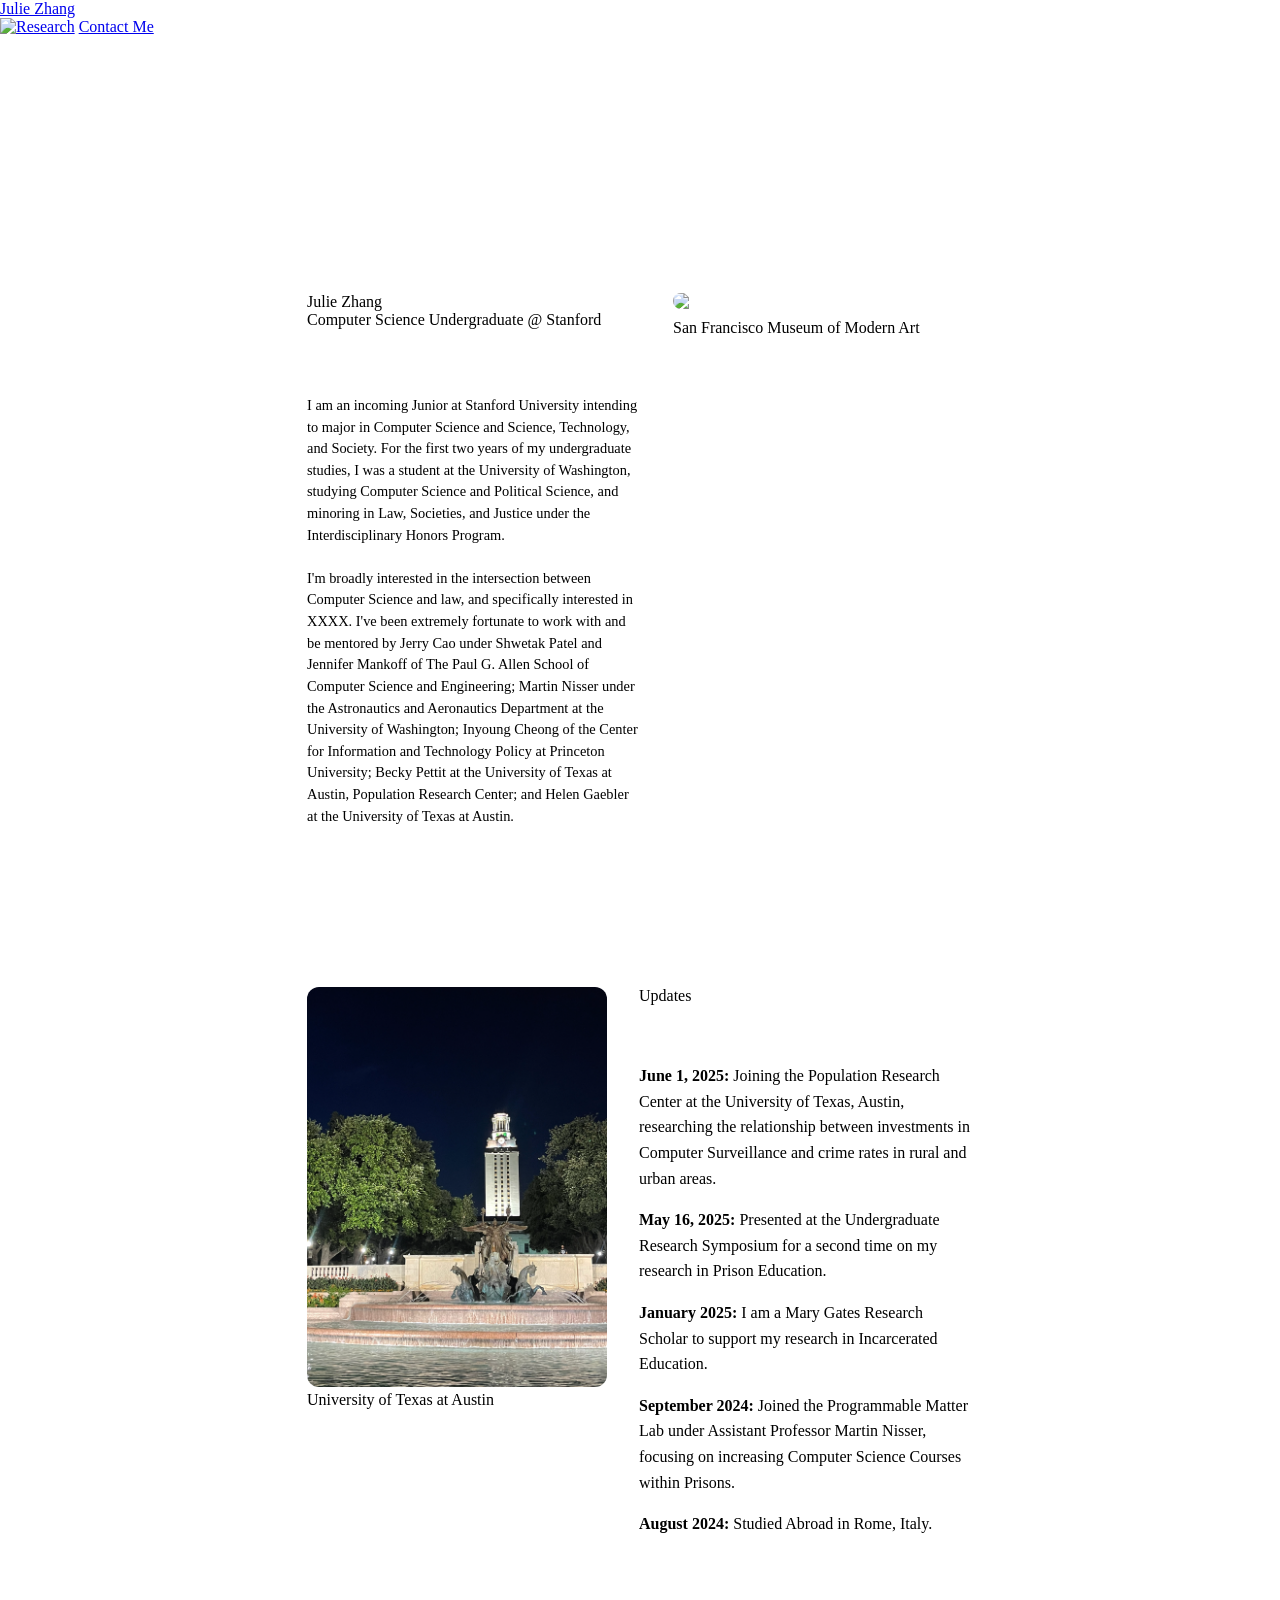
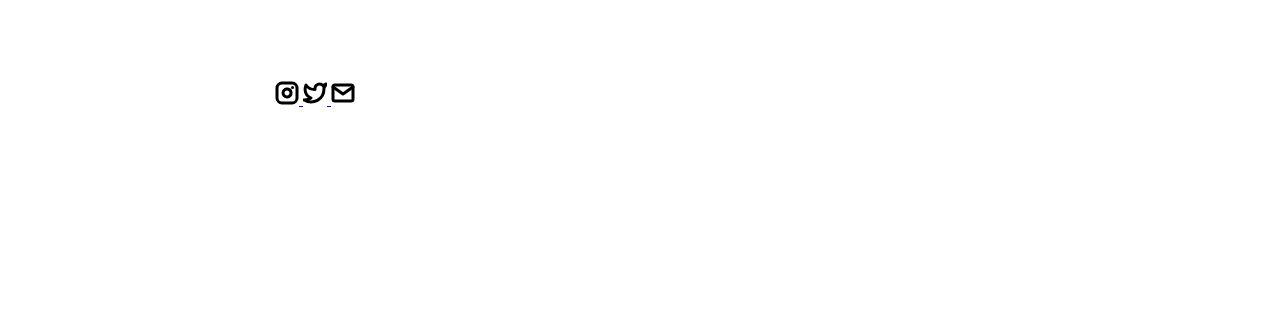
==== index.html @ a027b531 "Update icons" ====
<!DOCTYPE html>
<html lang="en">
  <head>
    <meta charset="utf-8" />
    <!--<link rel="icon" href="./assets/images/about_me_icon.png" />-->
    <title>Julie Zhang</title>
    <meta name="description" content="Julie Zhang's Portfolio" />
    <meta name="viewport" content="width=device-width, initial-scale=1" />

    <link rel="stylesheet" href="./css/layout.css" />
    <link rel="stylesheet" href="./css/typography.css" />
    <link rel="stylesheet" href="./css/utilities.css" />
    <script defer src="./js/script.js"></script>

    <style>
      /* Optional responsive styling */
      @media (max-width: 768px) {
        #my-work-section {
          flex-direction: column;
          align-items: center;
          text-align: left;
        }

        .projects-container {
          width: 100%;
        }

        #current-update-photo {
          margin-bottom: 1.5rem;
        }
      }
    </style>
  </head>

  <body>
    <!-- NAVBAR -->
    <div class="navbar">
      <a class="nav-title-link" href="./index.html" style="display: flex; align-items: center; gap: 0.5rem;">
        <span class="nav-title">Julie Zhang</span>
        
        <!-- Icon linking to Research page -->
        <a href="./research.html" title="My Research" style="display: inline-block;">
          <img src="./assets/icons/research.svg" alt="Research" style="width: 20px; height: 20px;" />
        </a>
      </a>
    
      <a class="button" href="mailto:juliexzhg@stanford.edu">
        <span class="button-text">Contact Me</span>
      </a>
    </div>

    <!-- MAIN PAGE CONTENT -->
    <div id="main-content">
      <!-- PORTFOLIO HEADER -->
      <div id="portfolio-header" style="display: flex; flex-wrap: wrap; justify-content: space-between; align-items: flex-start; gap: 2rem; padding: 2rem;">
        <!-- LEFT SIDE: Name, Title, About -->
        <div id="portfolio-header-text-container" style="flex: 1; min-width: 300px;">
          <div class="header-text">
            <span class="main-title">Julie Zhang</span>
            <div class="body-text">Computer Science Undergraduate @ Stanford</div>
          </div>

          <!-- ABOUT SECTION -->
          <div id="about-section" style="margin-top: 2rem;">
            <div class="about-section-content" style="font-size: 0.9rem; line-height: 1.5;">
              <div class="body-text">
                I am an incoming Junior at Stanford University intending to major in Computer Science and Science, Technology, and Society.
                For the first two years of my undergraduate studies, I was a student at the University of Washington, studying Computer Science
                and Political Science, and minoring in Law, Societies, and Justice under the Interdisciplinary Honors Program.
                <br /><br />
                I'm broadly interested in the intersection between Computer Science and law, and specifically interested in XXXX.
                I've been extremely fortunate to work with and be mentored by Jerry Cao under Shwetak Patel and Jennifer Mankoff of
                The Paul G. Allen School of Computer Science and Engineering; Martin Nisser under the Astronautics and Aeronautics
                Department at the University of Washington; Inyoung Cheong of the Center for Information and Technology Policy at
                Princeton University; Becky Pettit at the University of Texas at Austin, Population Research Center; and Helen Gaebler
                at the University of Texas at Austin.
              </div>
            </div>
          </div>
        </div>

        <!-- RIGHT SIDE: Image -->
        <div id="portfolio-header-image-container" style="flex-shrink: 0; max-width: 300px;">
          <img src="./assets/images/IMG_0092-Picsart-AiImageEnhancer.png" class="portfolio-header-image" style="width: 100%; height: auto; border-radius: 12px;" />
          <span class="image-caption">San Francisco Museum of Modern Art</span>
        </div>
      </div>

      <!-- PROJECTS / MY WORK SECTION -->
<div id="my-work-section" style="padding: 2rem;">
  <div style="display: flex; flex-wrap: wrap; align-items: flex-start; gap: 2rem;">
    
    <!-- PHOTO ON THE LEFT -->
    <div id="current-update-photo" style="flex: 0 0 300px; max-width: 300px;">
      <img src="./assets/images/UT_Austin_Photo.png" class="portfolio-header-image" style="width: 100%; height: auto; border-radius: 12px;" />
      <span class="image-caption">University of Texas at Austin</span>
    </div>

    <!-- TEXT ON THE RIGHT -->
    <div class="projects-container" style="flex: 1; min-width: 250px;">
      <span class="subheader-text">Updates</span>
      <div class="body-text" style="margin-top: 0.5rem; line-height: 1.6;">
        <p><b>June 1, 2025:</b> Joining the Population Research Center at the University of Texas, Austin, researching the relationship between investments in Computer Surveillance and crime rates in rural and urban areas.</p>
        <p><b>May 16, 2025:</b> Presented at the Undergraduate Research Symposium for a second time on my research in Prison Education.</p>
        <p><b>January 2025:</b> I am a Mary Gates Research Scholar to support my research in Incarcerated Education.</p>
        <p><b>September 2024:</b> Joined the Programmable Matter Lab under Assistant Professor Martin Nisser, focusing on increasing Computer Science Courses within Prisons.</p>
        <p><b>August 2024:</b> Studied Abroad in Rome, Italy.</p>
      </div>
    </div>

  </div>
</div>


    <!-- FOOTER -->
    <div id="footer">
      <a class="icon-link" target="_blank" href="https://twitter.com/whitevans_eth">
        <img src="./assets/icons/instagram.svg" class="footer-icon" />
      </a>
      <a class="icon-link" target="_blank" href="https://twitter.com/whitevans_eth">
        <img src="./assets/icons/twitter.svg" class="footer-icon" />
      </a>
      <a class="icon-link" href="mailto:juliexzhg@stanford.edu">
        <img src="./assets/icons/mail.svg" class="footer-icon" />
      </a>
    </div>
  </body>
</html>
---- css/layout.css ----
* {
  box-sizing: border-box;
}

html {
  text-size-adjust: none;
  -webkit-text-size-adjust: none;
  -moz-text-size-adjust: none;
  -ms-text-size-adjust: none;
}

body {
  margin: 0;
  -webkit-font-smoothing: antialiased;
  -moz-osx-font-smoothing: grayscale;
}




/* Main Page Layout */

#main-content {
  margin: 225px 425px;
  display: flex;
  flex-direction: column;
  gap: 96px;
}




/* Portfolio Header */

#portfolio-header {
  display: flex;
  gap: 20px;
  align-items: center;
}

#portfolio-header-image-container {
  display: flex;
  flex-direction: column;
  gap: 10px;
  flex-basis: 50%;
}

.portfolio-header-image {
  width: 100%;
  height: auto;
}

#portfolio-header-text-container {
  display: flex;
  flex-direction: column;
  gap: 34px;
  flex-basis: 50%;
}




/* About Section */

#about-section {
  display: flex;
  flex-direction: column;
  gap: 16px;
}

.about-section-content {
  display: flex;
  flex-direction: column;
  gap: 34px;
}




/* Project Section */

#my-work-section {
  display: flex;
  flex-direction: column;
  gap: 16px;
}

.projects-container {
  display: flex;
  gap: 34px 16px;
  flex-wrap: wrap;
}

    /* Project Cards */

    .project-card {
      max-width: calc((100% - 32px) / 3);
      display: flex;
      flex-direction: column;
      gap: 34px;
    }

    .project-card-text-container {
      flex-direction: column;
      display: flex;
      gap: 16px
    }

    .project-image {
      width: 100%;
      height: 200px;
      object-fit: cover;
      object-position: center;
    }




/* Project Pages */

#project-header {
  display: flex;
  flex-direction: column;
  gap: 16px;
}

.project-header-image {
  width: 100%;
  height: auto;
}

#project-details {
  display: flex;
  flex-direction: column;
  gap: 16px;
}

.project-details-content {
  display: flex;
  flex-direction: column;
  gap: 34px;
}

    /* Project Gallery */

    #project-gallery {
      display: flex;
      flex-direction: column;
      gap: 16px;
    }

    .project-gallery-content {
      display: flex;
      flex-wrap: wrap;
      gap: 34px 16px;
    }

    .gallery-image-container {
      width: 100%;
      display: flex;
      flex-direction: column;
      gap: 10px;
    }

    .gallery-image-container.half-width {
      width: calc((100% - 16px) / 2);
    }

    .gallery-image {
      width: 100%;
      height: auto;
    }


/* Extra Extra large devices (large laptops and desktops, 1200px and below) */
@media only screen and (max-width: 1600px) {
  #main-content {
    margin: 225px 275px;
  }
}

/* Extra large devices (large laptops and desktops, 1200px and below) */
@media only screen and (max-width: 1200px) {
  #main-content {
    margin: 225px 175px;
  }
}

/* Large devices (laptops/desktops, 1000px and below) */
@media only screen and (max-width: 1000px) {
  #main-content {
    margin: 225px 75px;
  }
}

/* Small devices (portrait tablets and large phones, 800px and below) */
@media only screen and (max-width: 800px) {
  #main-content {
    margin: 150px 50px;
  }

  #portfolio-header {
    flex-direction: column;
  }

  .project-card {
    max-width: calc((100% - 16px) / 2);
  }
}

/* Small devices (portrait tablets and large phones, 600px and below) */
@media only screen and (max-width: 600px) {
  #main-content {
    margin: 125px 20px;
  }

  .project-card {
    max-width: 100%;
  }
}
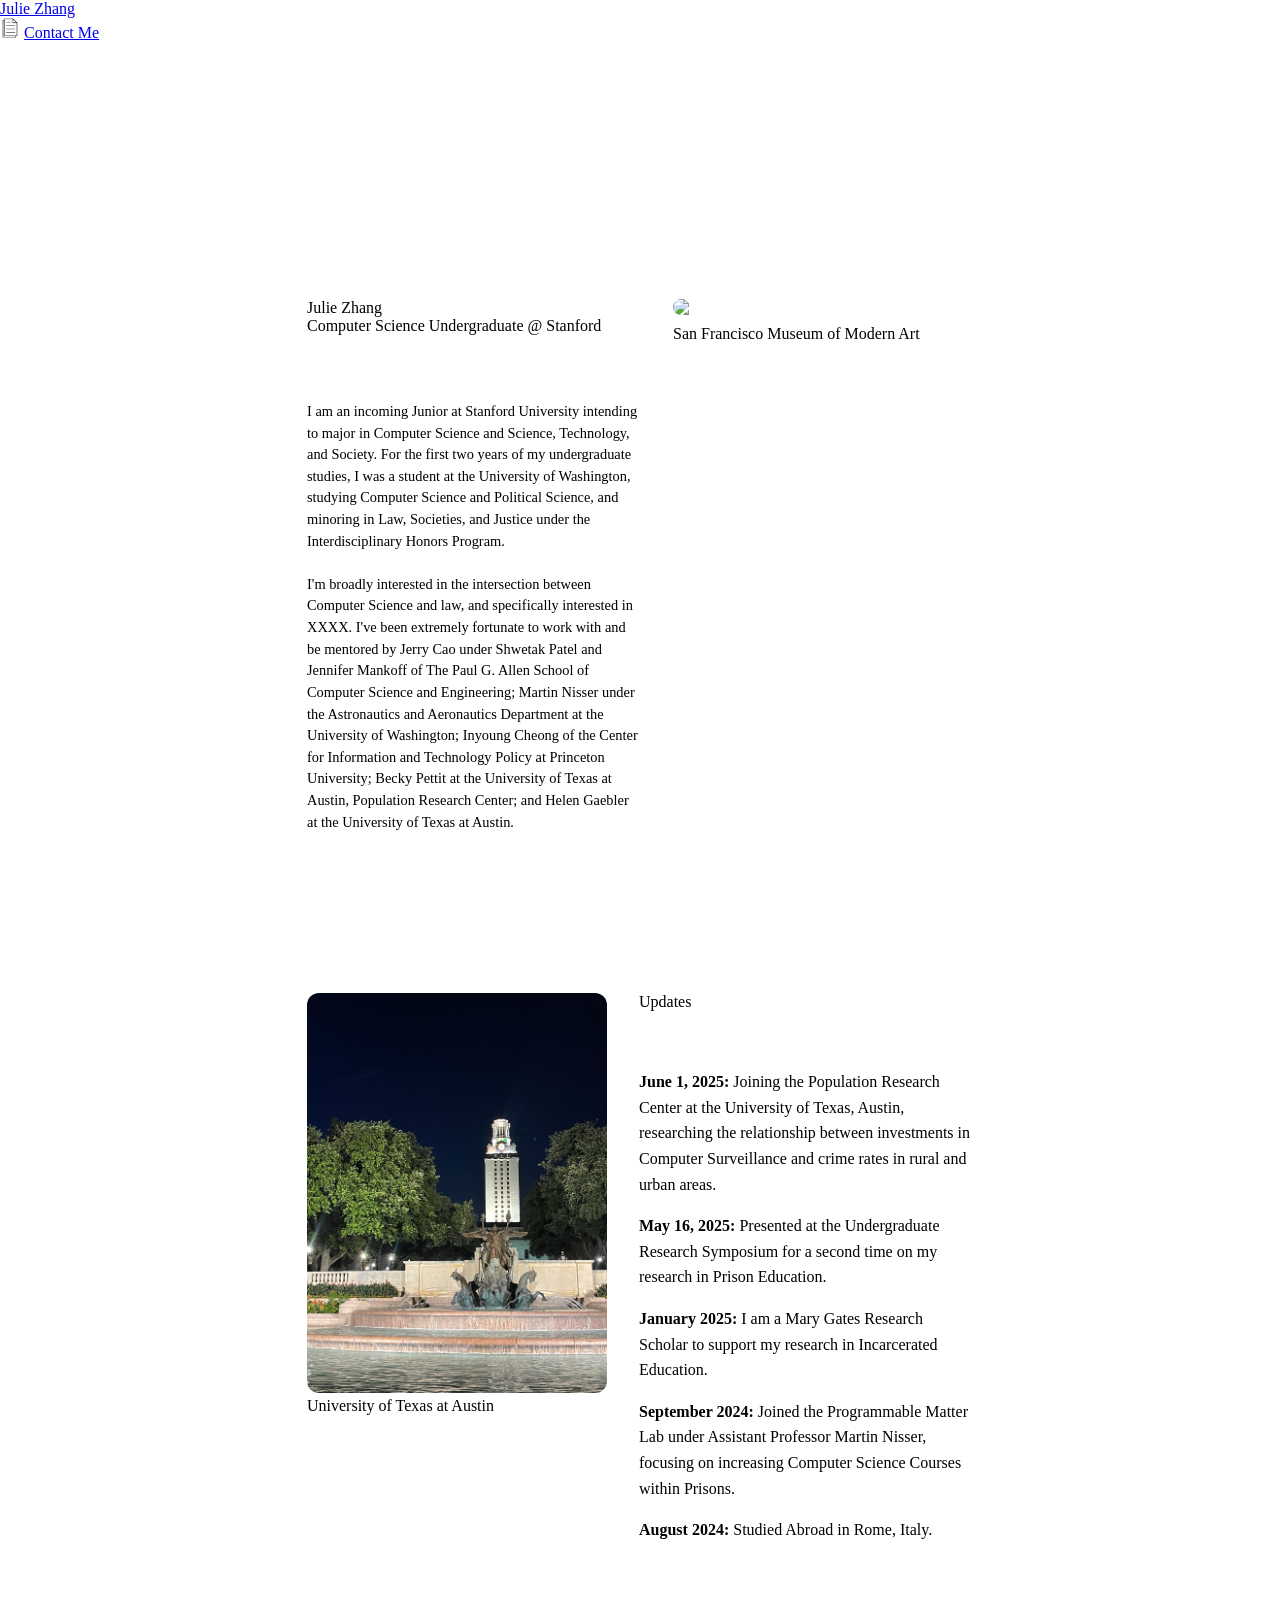
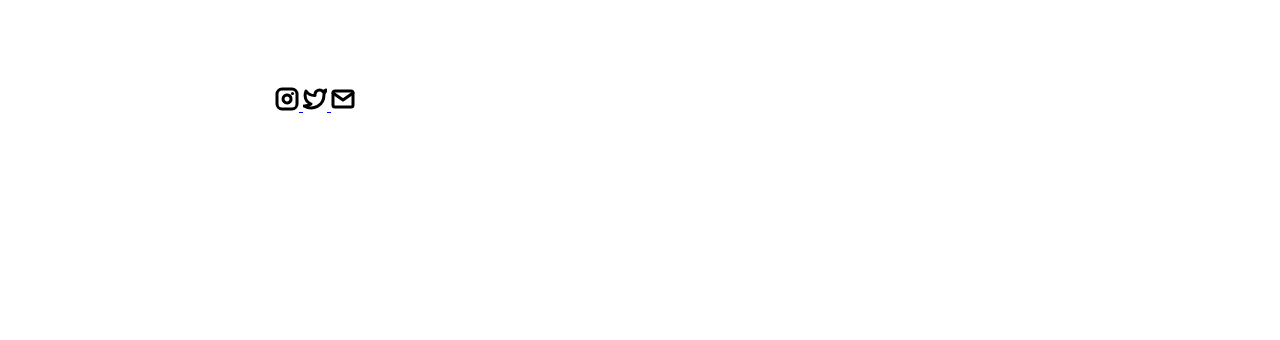
==== commit 4602fb4c: "Update index.html" ====
--- a/index.html
+++ b/index.html
@@ -40,7 +40,7 @@
         
         <!-- Icon linking to Research page -->
         <a href="./research.html" title="My Research" style="display: inline-block;">
-          <img src="./assets/icons/research.svg" alt="Research" style="width: 20px; height: 20px;" />
+          <img src="./assets/icons/paper.png" alt="Research" style="width: 20px; height: 20px;" />
         </a>
       </a>
     
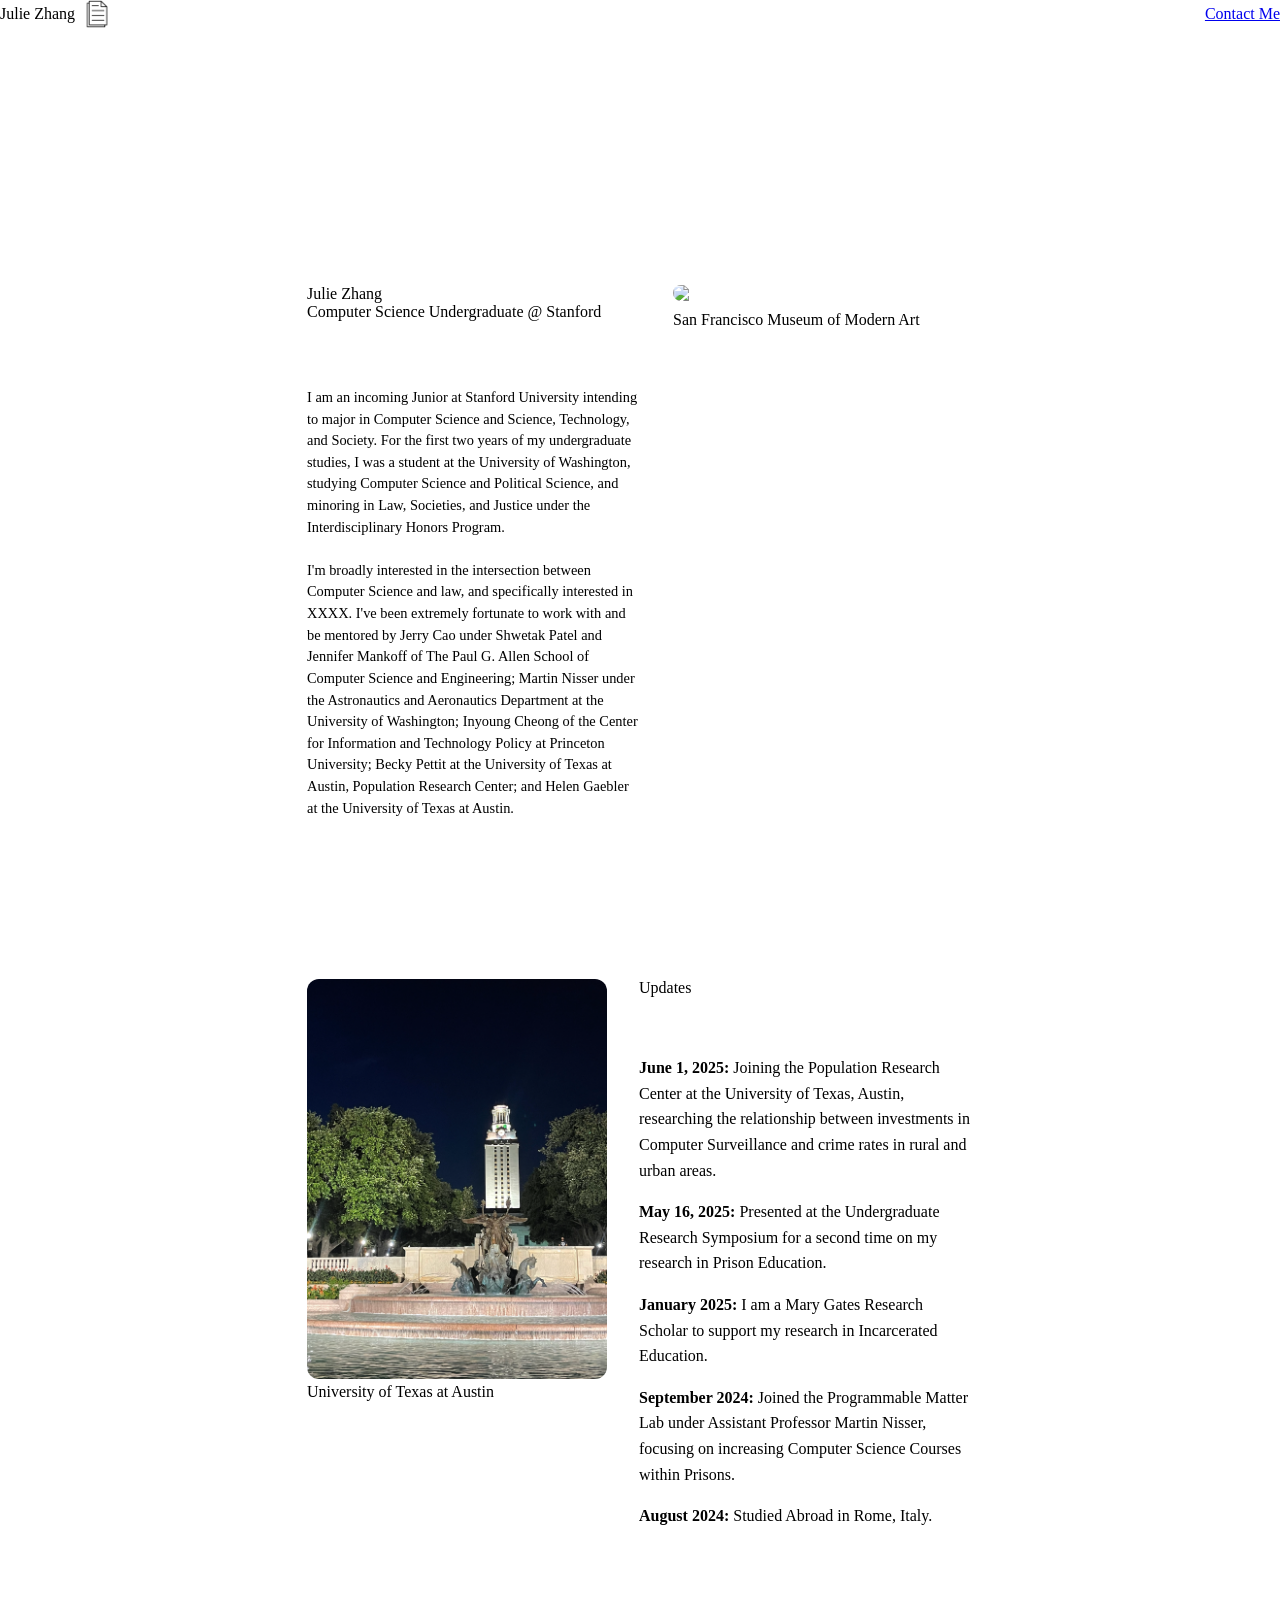
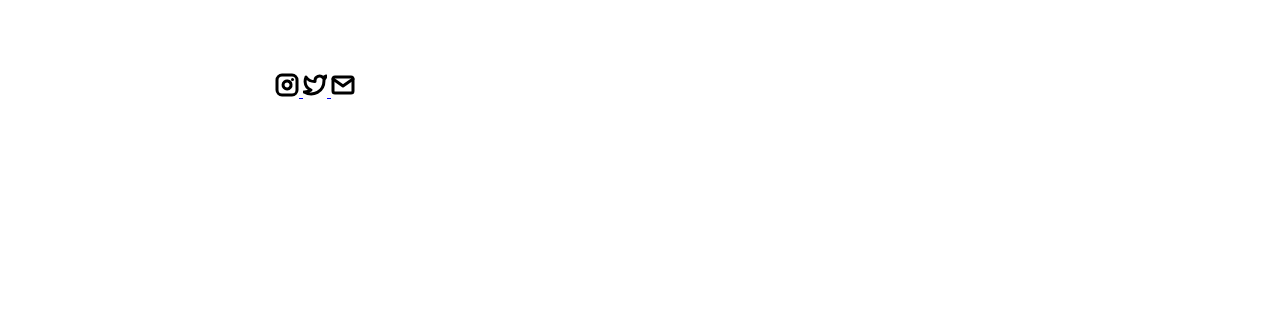
==== commit 745328e8: "Update index.html" ====
--- a/index.html
+++ b/index.html
@@ -34,16 +34,19 @@
 
   <body>
     <!-- NAVBAR -->
-    <div class="navbar">
-      <a class="nav-title-link" href="./index.html" style="display: flex; align-items: center; gap: 0.5rem;">
-        <span class="nav-title">Julie Zhang</span>
+    <div class="navbar" style="display: flex; justify-content: space-between; align-items: center;">
+      <div style="display: flex; align-items: center; gap: 0.5rem;">
+        <a class="nav-title-link" href="./index.html" style="display: flex; align-items: center; text-decoration: none; color: inherit;">
+          <span class="nav-title">Julie Zhang</span>
+        </a>
         
-        <!-- Icon linking to Research page -->
-        <a href="./research.html" title="My Research" style="display: inline-block;">
-          <img src="./assets/icons/paper.png" alt="Research" style="width: 20px; height: 20px;" />
+        <!-- Research icon that links to research.html -->
+        <a href="./research.html" title="My Research" style="display: flex; align-items: center;">
+          <img src="./assets/icons/paper.png" alt="Research" style="width: 28px; height: 28px;" />
         </a>
-      </a>
-    
+      </div>
+      
+      <!-- Contact Me button -->
       <a class="button" href="mailto:juliexzhg@stanford.edu">
         <span class="button-text">Contact Me</span>
       </a>
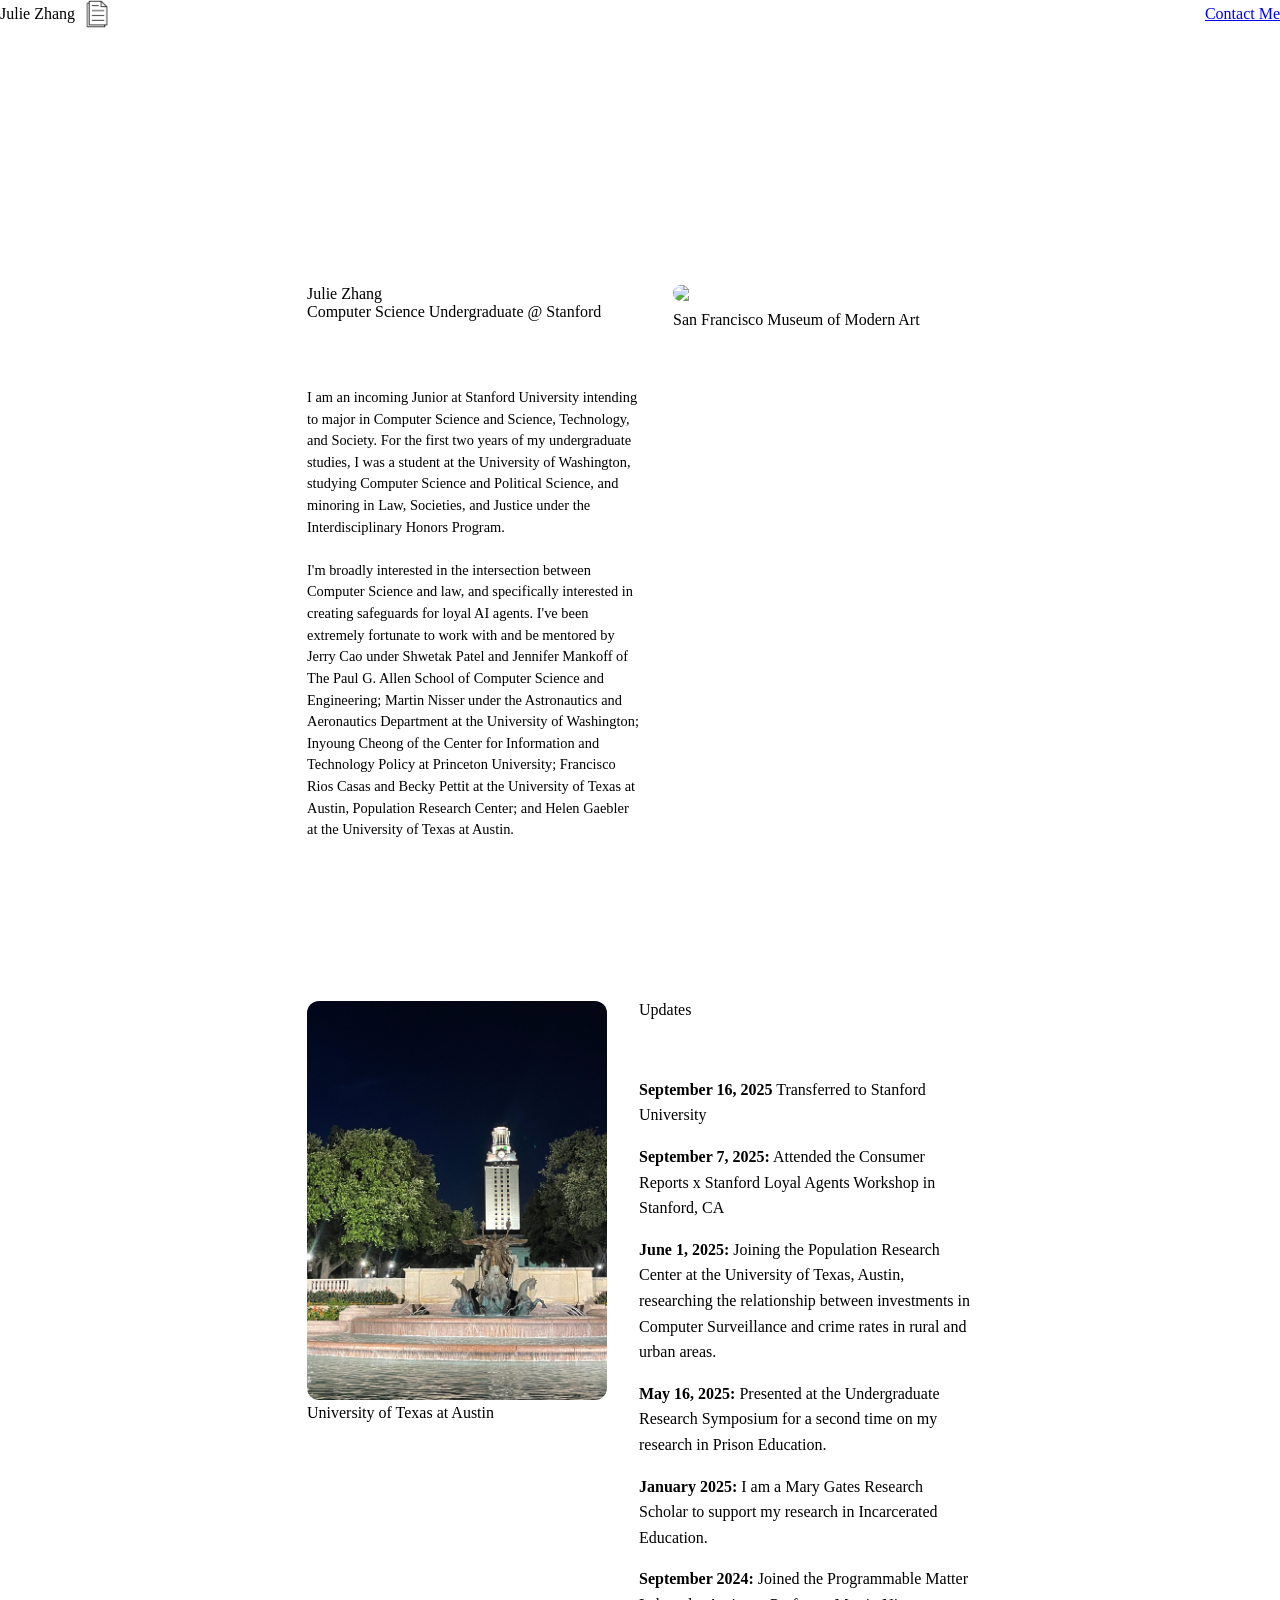
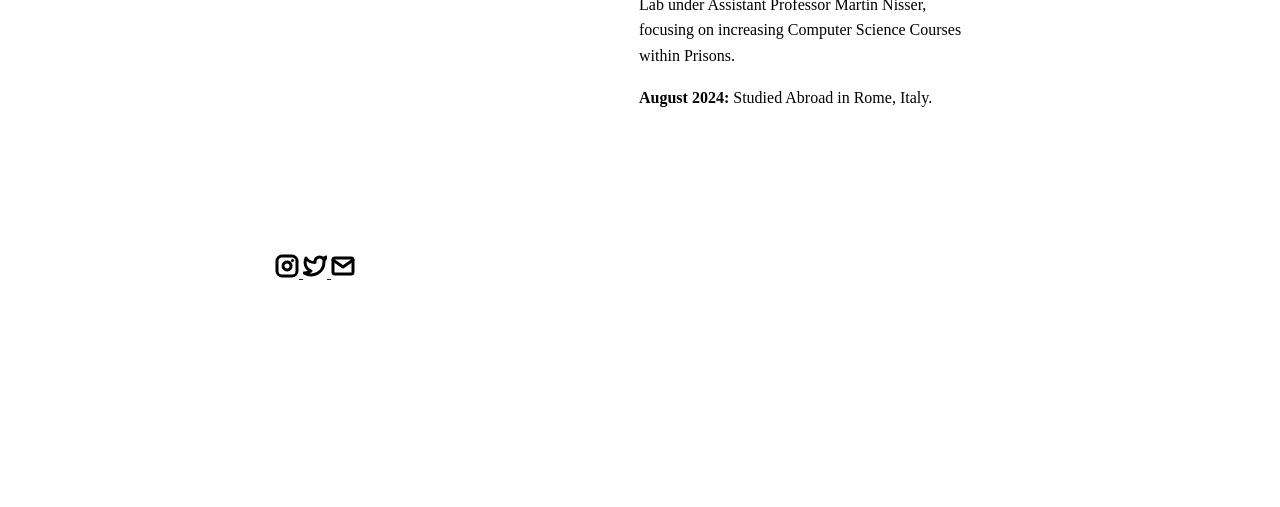
==== commit fc9fa60f: "Update index.html" ====
--- a/index.html
+++ b/index.html
@@ -71,11 +71,11 @@
                 For the first two years of my undergraduate studies, I was a student at the University of Washington, studying Computer Science
                 and Political Science, and minoring in Law, Societies, and Justice under the Interdisciplinary Honors Program.
                 <br /><br />
-                I'm broadly interested in the intersection between Computer Science and law, and specifically interested in XXXX.
+                I'm broadly interested in the intersection between Computer Science and law, and specifically interested in creating safeguards for loyal AI agents. 
                 I've been extremely fortunate to work with and be mentored by Jerry Cao under Shwetak Patel and Jennifer Mankoff of
                 The Paul G. Allen School of Computer Science and Engineering; Martin Nisser under the Astronautics and Aeronautics
                 Department at the University of Washington; Inyoung Cheong of the Center for Information and Technology Policy at
-                Princeton University; Becky Pettit at the University of Texas at Austin, Population Research Center; and Helen Gaebler
+                Princeton University; Francisco Rios Casas and Becky Pettit at the University of Texas at Austin, Population Research Center; and Helen Gaebler
                 at the University of Texas at Austin.
               </div>
             </div>
@@ -103,6 +103,8 @@
     <div class="projects-container" style="flex: 1; min-width: 250px;">
       <span class="subheader-text">Updates</span>
       <div class="body-text" style="margin-top: 0.5rem; line-height: 1.6;">
+        <p><b>September 16, 2025</b> Transferred to Stanford University </p>
+        <p><b>September 7, 2025:</b> Attended the Consumer Reports x Stanford Loyal Agents Workshop in Stanford, CA </p>
         <p><b>June 1, 2025:</b> Joining the Population Research Center at the University of Texas, Austin, researching the relationship between investments in Computer Surveillance and crime rates in rural and urban areas.</p>
         <p><b>May 16, 2025:</b> Presented at the Undergraduate Research Symposium for a second time on my research in Prison Education.</p>
         <p><b>January 2025:</b> I am a Mary Gates Research Scholar to support my research in Incarcerated Education.</p>
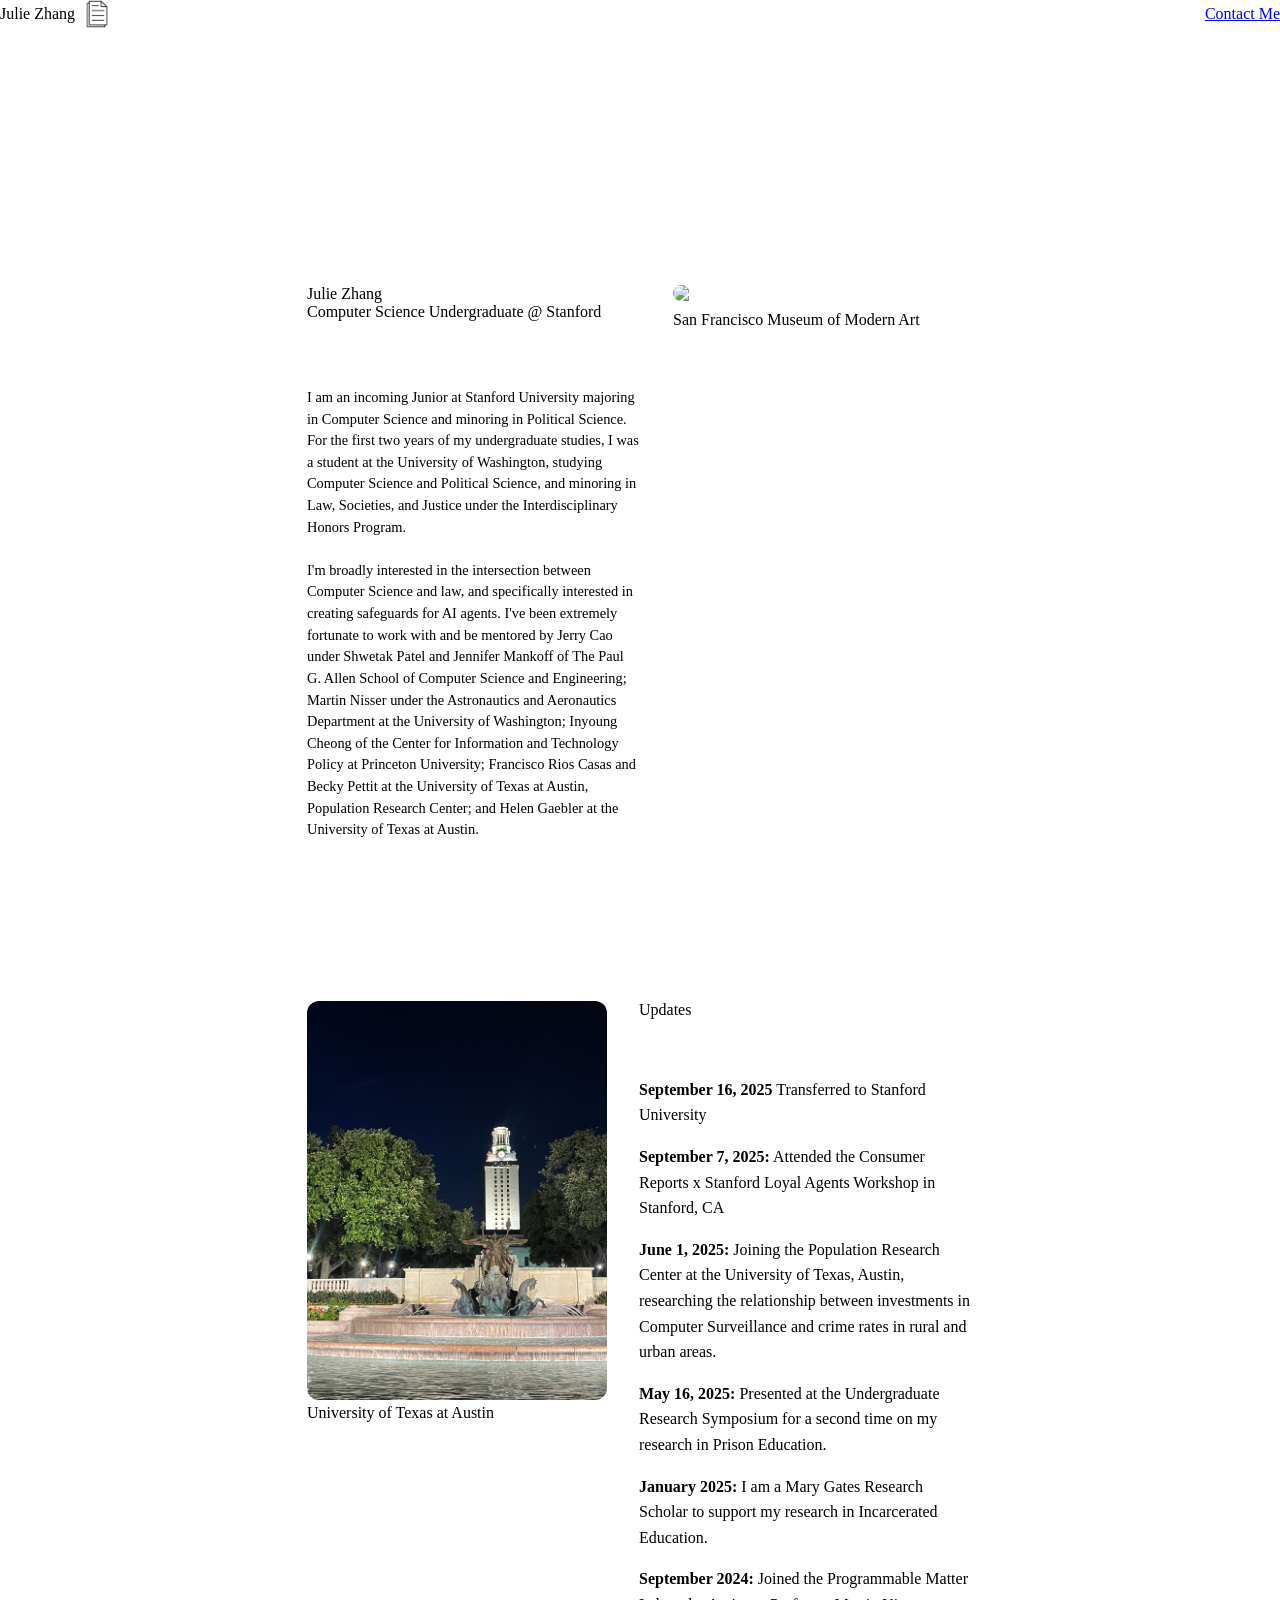
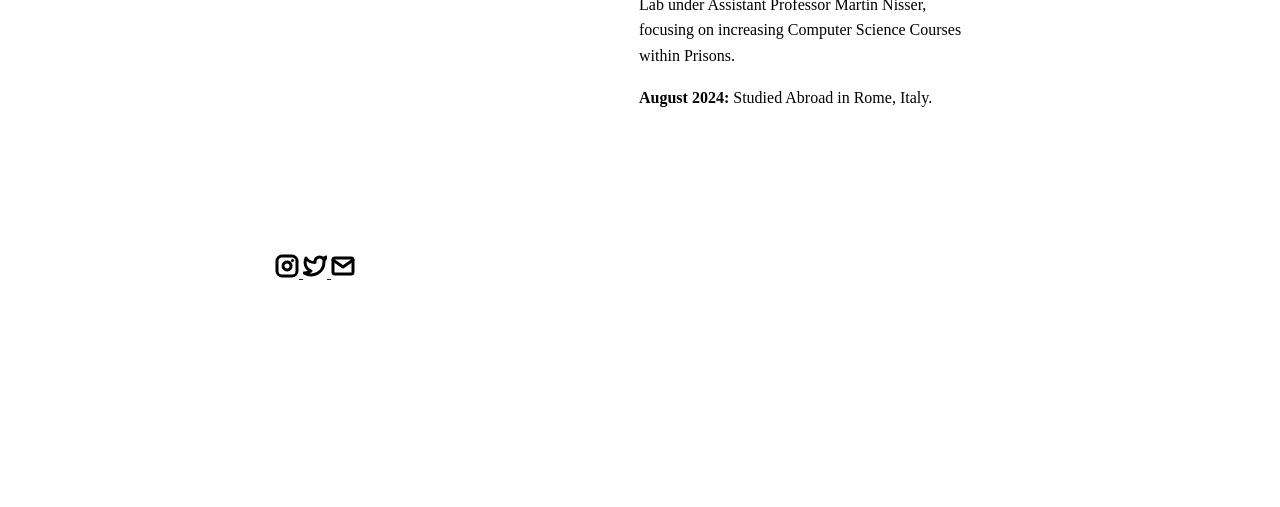
==== commit 4de43f3c: "Update index.html" ====
--- a/index.html
+++ b/index.html
@@ -67,11 +67,11 @@
           <div id="about-section" style="margin-top: 2rem;">
             <div class="about-section-content" style="font-size: 0.9rem; line-height: 1.5;">
               <div class="body-text">
-                I am an incoming Junior at Stanford University intending to major in Computer Science and Science, Technology, and Society.
+                I am an incoming Junior at Stanford University majoring in Computer Science and minoring in Political Science.
                 For the first two years of my undergraduate studies, I was a student at the University of Washington, studying Computer Science
                 and Political Science, and minoring in Law, Societies, and Justice under the Interdisciplinary Honors Program.
                 <br /><br />
-                I'm broadly interested in the intersection between Computer Science and law, and specifically interested in creating safeguards for loyal AI agents. 
+                I'm broadly interested in the intersection between Computer Science and law, and specifically interested in creating safeguards for AI agents. 
                 I've been extremely fortunate to work with and be mentored by Jerry Cao under Shwetak Patel and Jennifer Mankoff of
                 The Paul G. Allen School of Computer Science and Engineering; Martin Nisser under the Astronautics and Aeronautics
                 Department at the University of Washington; Inyoung Cheong of the Center for Information and Technology Policy at
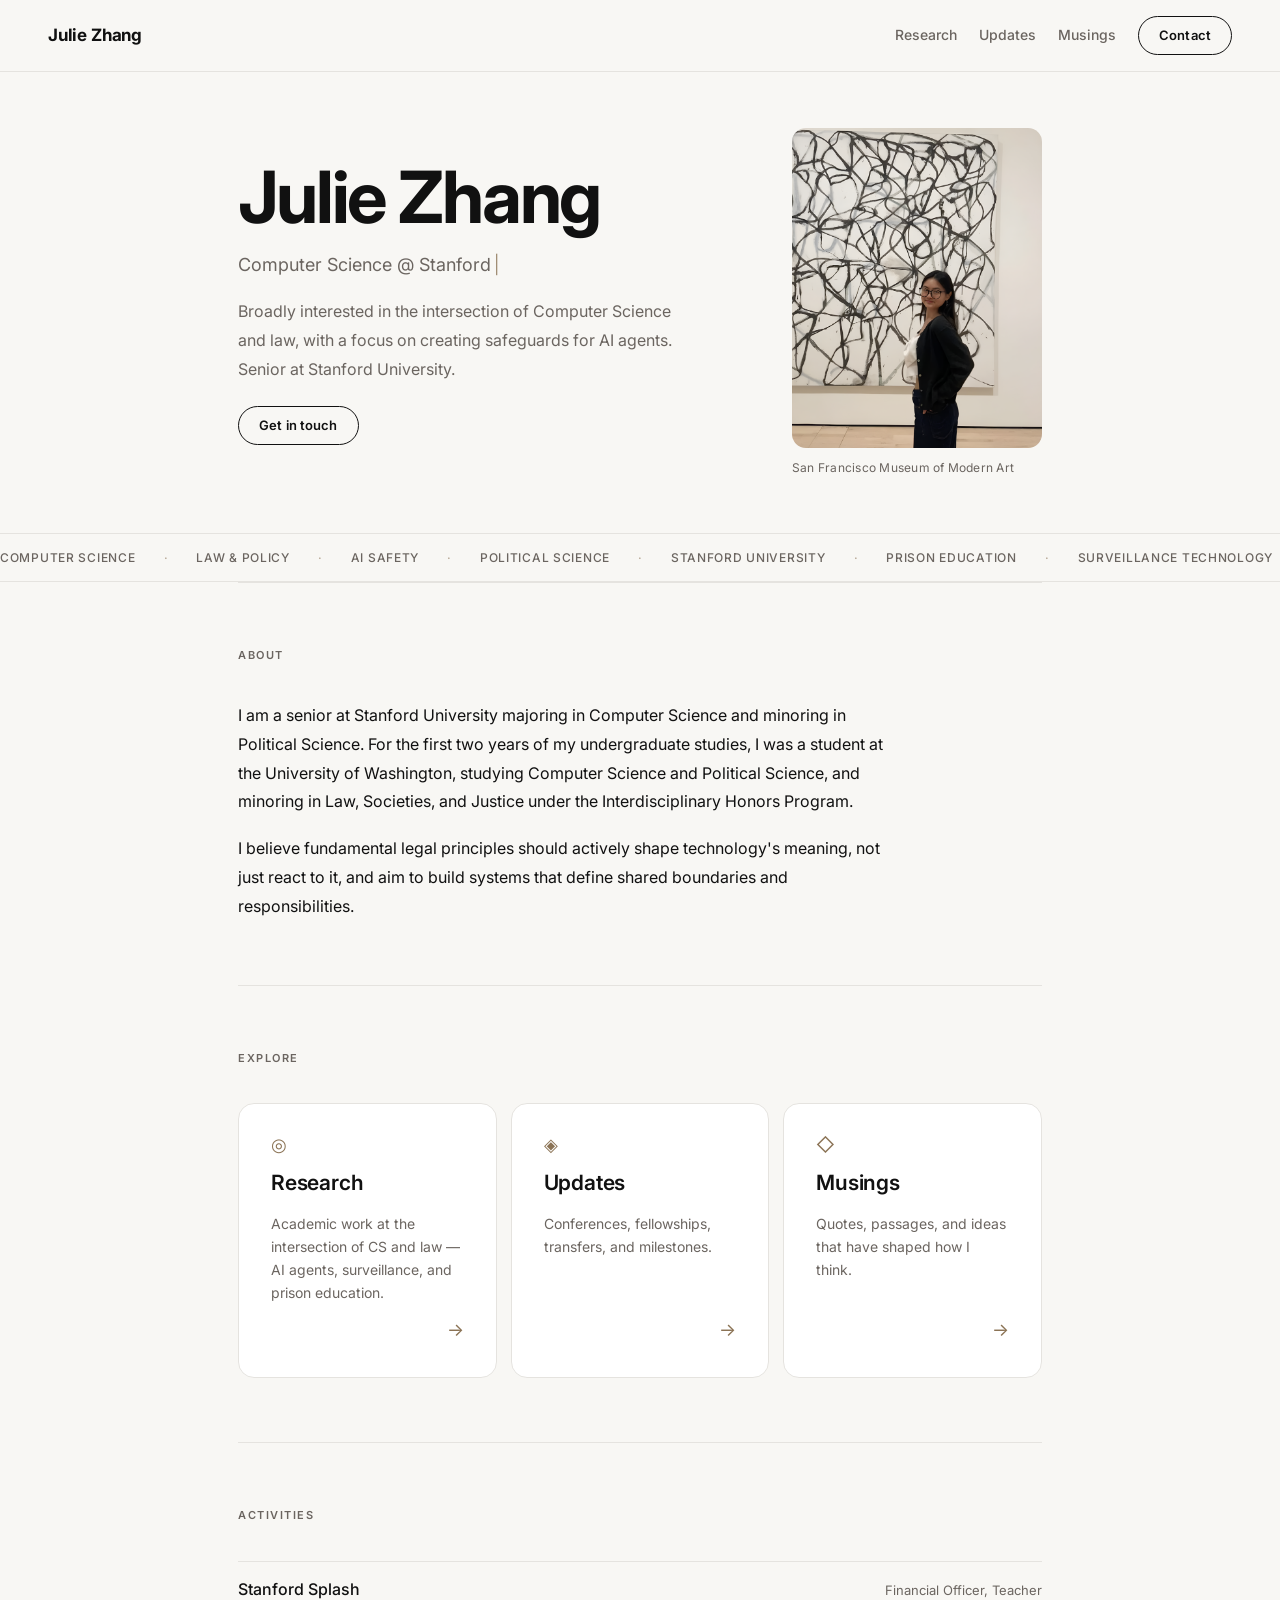
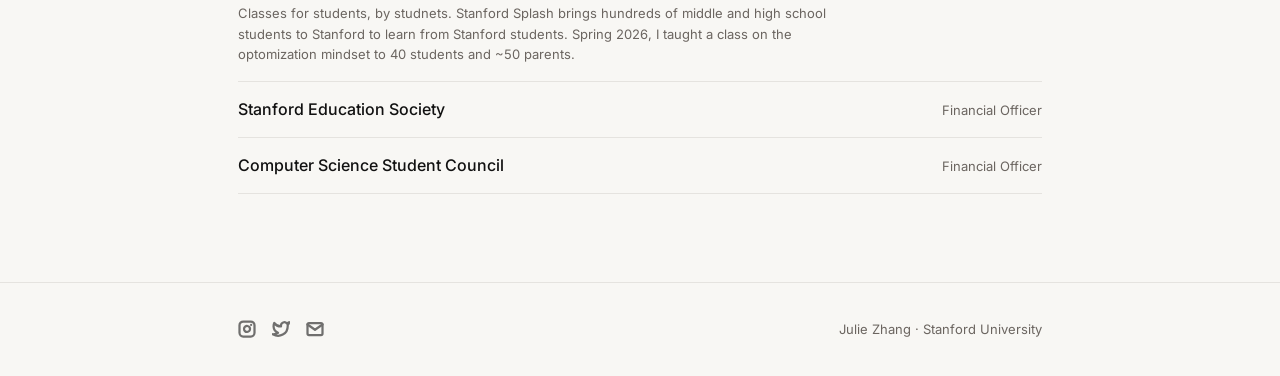
==== commit 249c619d: "Redesign site, add publications, and update timeline - Minimalist animated homepage with 3-card layo" ====
--- a/index.html
+++ b/index.html
@@ -1,133 +1,218 @@
 <!DOCTYPE html>
 <html lang="en">
-  <head>
-    <meta charset="utf-8" />
-    <!--<link rel="icon" href="./assets/images/about_me_icon.png" />-->
-    <title>Julie Zhang</title>
-    <meta name="description" content="Julie Zhang's Portfolio" />
-    <meta name="viewport" content="width=device-width, initial-scale=1" />
-
-    <link rel="stylesheet" href="./css/layout.css" />
-    <link rel="stylesheet" href="./css/typography.css" />
-    <link rel="stylesheet" href="./css/utilities.css" />
-    <script defer src="./js/script.js"></script>
-
-    <style>
-      /* Optional responsive styling */
-      @media (max-width: 768px) {
-        #my-work-section {
-          flex-direction: column;
-          align-items: center;
-          text-align: left;
-        }
-
-        .projects-container {
-          width: 100%;
-        }
-
-        #current-update-photo {
-          margin-bottom: 1.5rem;
-        }
-      }
-    </style>
-  </head>
-
-  <body>
-    <!-- NAVBAR -->
-    <div class="navbar" style="display: flex; justify-content: space-between; align-items: center;">
-      <div style="display: flex; align-items: center; gap: 0.5rem;">
-        <a class="nav-title-link" href="./index.html" style="display: flex; align-items: center; text-decoration: none; color: inherit;">
-          <span class="nav-title">Julie Zhang</span>
-        </a>
-        
-        <!-- Research icon that links to research.html -->
-        <a href="./research.html" title="My Research" style="display: flex; align-items: center;">
-          <img src="./assets/icons/paper.png" alt="Research" style="width: 28px; height: 28px;" />
-        </a>
-      </div>
-      
-      <!-- Contact Me button -->
-      <a class="button" href="mailto:juliexzhg@stanford.edu">
-        <span class="button-text">Contact Me</span>
-      </a>
-    </div>
-
-    <!-- MAIN PAGE CONTENT -->
-    <div id="main-content">
-      <!-- PORTFOLIO HEADER -->
-      <div id="portfolio-header" style="display: flex; flex-wrap: wrap; justify-content: space-between; align-items: flex-start; gap: 2rem; padding: 2rem;">
-        <!-- LEFT SIDE: Name, Title, About -->
-        <div id="portfolio-header-text-container" style="flex: 1; min-width: 300px;">
-          <div class="header-text">
-            <span class="main-title">Julie Zhang</span>
-            <div class="body-text">Computer Science Undergraduate @ Stanford</div>
-          </div>
-
-          <!-- ABOUT SECTION -->
-          <div id="about-section" style="margin-top: 2rem;">
-            <div class="about-section-content" style="font-size: 0.9rem; line-height: 1.5;">
-              <div class="body-text">
-                I am an incoming Junior at Stanford University majoring in Computer Science and minoring in Political Science.
-                For the first two years of my undergraduate studies, I was a student at the University of Washington, studying Computer Science
-                and Political Science, and minoring in Law, Societies, and Justice under the Interdisciplinary Honors Program.
-                <br /><br />
-                I'm broadly interested in the intersection between Computer Science and law, and specifically interested in creating safeguards for AI agents. 
-                I've been extremely fortunate to work with and be mentored by Jerry Cao under Shwetak Patel and Jennifer Mankoff of
-                The Paul G. Allen School of Computer Science and Engineering; Martin Nisser under the Astronautics and Aeronautics
-                Department at the University of Washington; Inyoung Cheong of the Center for Information and Technology Policy at
-                Princeton University; Francisco Rios Casas and Becky Pettit at the University of Texas at Austin, Population Research Center; and Helen Gaebler
-                at the University of Texas at Austin.
-              </div>
-            </div>
-          </div>
+<head>
+  <meta charset="utf-8" />
+  <title>Julie Zhang</title>
+  <meta name="description" content="Julie Zhang — CS Undergraduate at Stanford" />
+  <meta name="viewport" content="width=device-width, initial-scale=1" />
+
+  <link rel="stylesheet" href="./css/layout.css" />
+  <link rel="stylesheet" href="./css/typography.css" />
+  <link rel="stylesheet" href="./css/utilities.css" />
+  <script defer src="./js/script.js"></script>
+</head>
+<body>
+
+  <!-- ─── NAVBAR ──────────────────────────────────────── -->
+  <nav class="navbar">
+    <a class="nav-title-link" href="./index.html">Julie Zhang</a>
+    <div class="nav-links">
+      <a class="nav-link" href="./research.html">Research</a>
+      <a class="nav-link" href="./updates.html">Updates</a>
+      <a class="nav-link" href="./musings.html">Musings</a>
+      <!-- ✏️ Update your email below -->
+      <a class="button" href="mailto:juliexzhg@stanford.edu">Contact</a>
+    </div>
+  </nav>
+
+  <!-- ─── HERO ─────────────────────────────────────────── -->
+  <section id="hero">
+    <div id="hero-text">
+      <h1 class="hero-name animate-load" style="--delay: 0s">Julie Zhang</h1>
+
+      <!-- Subtitle cycles through phrases defined in js/script.js -->
+      <div class="hero-subtitle animate-load" style="--delay: 0.18s">
+        <span id="subtitle-text">Computer Science @ Stanford</span>
+        <span class="cursor-blink">|</span>
+      </div>
+
+      <!-- ✏️ Edit your one-line bio below -->
+      <p class="hero-bio animate-load" style="--delay: 0.34s">
+        Broadly interested in the intersection of Computer Science and law,
+        with a focus on creating safeguards for AI agents.
+        Senior at Stanford University.
+      </p>
+
+      <div class="hero-actions animate-load" style="--delay: 0.5s">
+        <a class="button" href="mailto:juliexzhg@stanford.edu">Get in touch</a>
+      </div>
+    </div>
+
+    <!-- ✏️ Replace the image src with your own photo path -->
+    <div id="hero-image" class="animate-load" style="--delay: 0.25s">
+      <img
+        src="./assets/images/IMG_0092-Picsart-AiImageEnhancer.png"
+        alt="Julie Zhang"
+      />
+      <!-- ✏️ Update the caption -->
+      <span class="image-caption">San Francisco Museum of Modern Art</span>
+    </div>
+  </section>
+
+  <!-- ─── SCROLLING MARQUEE ────────────────────────────── -->
+  <!--
+    ✏️ To edit the keywords, update the <span> text below.
+       Keep the <span class="dot">·</span> separators between each.
+       The list is duplicated — update BOTH halves identically.
+  -->
+  <div class="marquee-wrapper">
+    <div class="marquee-track">
+      <span>Computer Science</span><span class="dot">·</span>
+      <span>Law &amp; Policy</span><span class="dot">·</span>
+      <span>AI Safety</span><span class="dot">·</span>
+      <span>Political Science</span><span class="dot">·</span>
+      <span>Stanford University</span><span class="dot">·</span>
+      <span>Prison Education</span><span class="dot">·</span>
+      <span>Surveillance Technology</span><span class="dot">·</span>
+      <span>Human-Computer Interaction</span><span class="dot">·</span>
+      <!-- Exact duplicate — required for seamless loop -->
+      <span>Computer Science</span><span class="dot">·</span>
+      <span>Law &amp; Policy</span><span class="dot">·</span>
+      <span>AI Safety</span><span class="dot">·</span>
+      <span>Political Science</span><span class="dot">·</span>
+      <span>Stanford University</span><span class="dot">·</span>
+      <span>Prison Education</span><span class="dot">·</span>
+      <span>Surveillance Technology</span><span class="dot">·</span>
+      <span>Human-Computer Interaction</span><span class="dot">·</span>
+    </div>
+  </div>
+
+  <div class="page-wrapper">
+
+    <!-- ─── ABOUT ──────────────────────────────────────── -->
+    <section class="section-container animate-on-scroll">
+      <p class="section-title">About</p>
+      <!-- ✏️ Edit your full bio below -->
+      <div class="about-text">
+        <p>
+          I am a senior at Stanford University majoring in Computer Science
+          and minoring in Political Science. For the first two years of my undergraduate
+          studies, I was a student at the University of Washington, studying Computer Science
+          and Political Science, and minoring in Law, Societies, and Justice under the
+          Interdisciplinary Honors Program.
+        </p>
+        <p>
+          I believe fundamental legal principles should actively shape technology's meaning,
+          not just react to it, and aim to build systems that define shared boundaries
+          and responsibilities.
+        </p>
+      </div>
+    </section>
+
+    <!-- ─── PAGE CARDS ────────────────────────────────── -->
+    <section class="section-container">
+      <p class="section-title animate-on-scroll">Explore</p>
+      <div class="cards-grid cards-grid--three">
+
+        <a href="./research.html" class="page-card slide-left">
+          <div class="card-icon">◎</div>
+          <h3>Research</h3>
+          <p>Academic work at the intersection of CS and law — AI agents, surveillance, and prison education.</p>
+          <span class="card-arrow">→</span>
+        </a>
+
+        <a href="./updates.html" class="page-card slide-left" style="--card-delay: 0.1s">
+          <div class="card-icon">◈</div>
+          <h3>Updates</h3>
+          <p>Conferences, fellowships, transfers, and milestones.</p>
+          <span class="card-arrow">→</span>
+        </a>
+
+        <a href="./musings.html" class="page-card slide-right" style="--card-delay: 0.2s">
+          <div class="card-icon">◇</div>
+          <h3>Musings</h3>
+          <p>Quotes, passages, and ideas that have shaped how I think.</p>
+          <span class="card-arrow">→</span>
+        </a>
+
+      </div>
+    </section>
+
+    <!-- ─── ACTIVITIES ────────────────────────────────── -->
+    <section class="section-container animate-on-scroll">
+      <p class="section-title">Activities</p>
+      <!--
+        ✏️ To add or edit activities, find the <script> block
+           near the bottom of this file and update the `activities` array.
+      -->
+      <div class="activities-list" id="activities-list"></div>
+    </section>
+
+  </div><!-- /page-wrapper -->
+
+  <!-- ─── FOOTER ───────────────────────────────────────── -->
+  <footer id="footer">
+    <div class="footer-inner">
+      <div class="footer-links">
+        <!-- ✏️ Replace href with your actual social profile URLs -->
+        <a class="icon-link" target="_blank" href="https://instagram.com/" title="Instagram">
+          <img src="./assets/icons/instagram.svg" class="footer-icon" alt="Instagram" />
+        </a>
+        <a class="icon-link" target="_blank" href="https://twitter.com/" title="Twitter / X">
+          <img src="./assets/icons/twitter.svg" class="footer-icon" alt="Twitter" />
+        </a>
+        <a class="icon-link" href="mailto:juliexzhg@stanford.edu" title="Email">
+          <img src="./assets/icons/mail.svg" class="footer-icon" alt="Email" />
+        </a>
+      </div>
+      <p class="footer-text">Julie Zhang &middot; Stanford University</p>
+    </div>
+  </footer>
+
+  <!-- ─── ACTIVITIES DATA ───────────────────────────────────
+       ✏️  ADD OR EDIT YOUR ACTIVITIES HERE
+       ════════════════════════════════════════════════════════
+
+       Each entry:
+         name   (required) – Club or org name
+         role   (optional) – Your role/position, e.g. "Vice President"
+         desc   (optional) – One-line description; leave "" to hide
+
+       To add: copy a block and paste above the closing ];
+       ═══════════════════════════════════════════════════── -->
+  <script>
+  const activities = [
+    {name: "Stanford Splash", role: "Financial Officer, Teacher", desc: "Classes for students, by studnets. Stanford Splash brings hundreds of middle and high school students to Stanford to learn from Stanford students. Spring 2026, I taught a class on the optomization mindset to 40 students and ~50 parents."},
+    {name: "Stanford Education Society", role: "Financial Officer", desc: ""},
+    {name: "Computer Science Student Council", role:"Financial Officer", desc:""},
+    // { name: "Stanford Law & Technology Association", role: "Member", desc: "" },
+    // { name: "AI Policy Working Group", role: "Co-lead", desc: "Drafting student policy briefs on AI governance." },
+  ];
+
+  // Renders the list — no need to edit below.
+  (function renderActivities() {
+    const container = document.getElementById('activities-list');
+    if (!container) return;
+
+    if (activities.length === 0) {
+      container.innerHTML = '<p style="color:var(--text-secondary);font-size:14px;padding:12px 0;">Coming soon.</p>';
+      return;
+    }
+
+    activities.forEach((item) => {
+      const el = document.createElement('div');
+      el.className = 'activity-item';
+      el.innerHTML = `
+        <div class="activity-item-inner">
+          <span class="activity-name">${item.name}</span>
+          ${item.desc ? `<span class="activity-desc">${item.desc}</span>` : ''}
         </div>
-
-        <!-- RIGHT SIDE: Image -->
-        <div id="portfolio-header-image-container" style="flex-shrink: 0; max-width: 300px;">
-          <img src="./assets/images/IMG_0092-Picsart-AiImageEnhancer.png" class="portfolio-header-image" style="width: 100%; height: auto; border-radius: 12px;" />
-          <span class="image-caption">San Francisco Museum of Modern Art</span>
-        </div>
-      </div>
-
-      <!-- PROJECTS / MY WORK SECTION -->
-<div id="my-work-section" style="padding: 2rem;">
-  <div style="display: flex; flex-wrap: wrap; align-items: flex-start; gap: 2rem;">
-    
-    <!-- PHOTO ON THE LEFT -->
-    <div id="current-update-photo" style="flex: 0 0 300px; max-width: 300px;">
-      <img src="./assets/images/UT_Austin_Photo.png" class="portfolio-header-image" style="width: 100%; height: auto; border-radius: 12px;" />
-      <span class="image-caption">University of Texas at Austin</span>
-    </div>
-
-    <!-- TEXT ON THE RIGHT -->
-    <div class="projects-container" style="flex: 1; min-width: 250px;">
-      <span class="subheader-text">Updates</span>
-      <div class="body-text" style="margin-top: 0.5rem; line-height: 1.6;">
-        <p><b>September 16, 2025</b> Transferred to Stanford University </p>
-        <p><b>September 7, 2025:</b> Attended the Consumer Reports x Stanford Loyal Agents Workshop in Stanford, CA </p>
-        <p><b>June 1, 2025:</b> Joining the Population Research Center at the University of Texas, Austin, researching the relationship between investments in Computer Surveillance and crime rates in rural and urban areas.</p>
-        <p><b>May 16, 2025:</b> Presented at the Undergraduate Research Symposium for a second time on my research in Prison Education.</p>
-        <p><b>January 2025:</b> I am a Mary Gates Research Scholar to support my research in Incarcerated Education.</p>
-        <p><b>September 2024:</b> Joined the Programmable Matter Lab under Assistant Professor Martin Nisser, focusing on increasing Computer Science Courses within Prisons.</p>
-        <p><b>August 2024:</b> Studied Abroad in Rome, Italy.</p>
-      </div>
-    </div>
-
-  </div>
-</div>
-
-
-    <!-- FOOTER -->
-    <div id="footer">
-      <a class="icon-link" target="_blank" href="https://twitter.com/whitevans_eth">
-        <img src="./assets/icons/instagram.svg" class="footer-icon" />
-      </a>
-      <a class="icon-link" target="_blank" href="https://twitter.com/whitevans_eth">
-        <img src="./assets/icons/twitter.svg" class="footer-icon" />
-      </a>
-      <a class="icon-link" href="mailto:juliexzhg@stanford.edu">
-        <img src="./assets/icons/mail.svg" class="footer-icon" />
-      </a>
-    </div>
-  </body>
+        ${item.role ? `<span class="activity-role">${item.role}</span>` : ''}
+      `;
+      container.appendChild(el);
+    });
+  })();
+  </script>
+
+</body>
 </html>
--- a/css/layout.css
+++ b/css/layout.css
@@ -1,223 +1,1229 @@
-* {
+/* =====================================================
+   VARIABLES & RESET
+   ===================================================== */
+:root {
+  --bg: #F8F7F4;
+  --text: #111111;
+  --text-secondary: #6B6560;
+  --accent: #8B7355;
+  --border: #E5E3DF;
+  --card-bg: #FFFFFF;
+  --nav-bg: rgba(248, 247, 244, 0.94);
+  --max-width: 900px;
+  --nav-height: 72px;
+}
+
+*, *::before, *::after {
   box-sizing: border-box;
 }
 
 html {
   text-size-adjust: none;
   -webkit-text-size-adjust: none;
-  -moz-text-size-adjust: none;
-  -ms-text-size-adjust: none;
+  scroll-behavior: smooth;
 }
 
 body {
   margin: 0;
+  background-color: var(--bg);
+  color: var(--text);
   -webkit-font-smoothing: antialiased;
   -moz-osx-font-smoothing: grayscale;
-}
-
-
-
-
-/* Main Page Layout */
-
-#main-content {
-  margin: 225px 425px;
-  display: flex;
-  flex-direction: column;
-  gap: 96px;
-}
-
-
-
-
-/* Portfolio Header */
-
-#portfolio-header {
-  display: flex;
+  min-height: 100vh;
+}
+
+
+/* =====================================================
+   PAGE WRAPPER
+   ===================================================== */
+.page-wrapper {
+  max-width: var(--max-width);
+  margin: 0 auto;
+  padding: 0 48px;
+}
+
+
+/* =====================================================
+   SECTIONS
+   ===================================================== */
+.section-container {
+  padding: 64px 0;
+  border-top: 1px solid var(--border);
+}
+
+.section-title {
+  font-size: 11px;
+  font-weight: 600;
+  letter-spacing: 0.14em;
+  text-transform: uppercase;
+  color: var(--text-secondary);
+  margin: 0 0 36px 0;
+}
+
+
+/* =====================================================
+   HERO SECTION
+   — Natural height; no min-height so marquee sits close
+   ===================================================== */
+#hero {
+  display: flex;
+  align-items: center;
+  justify-content: space-between;
+  gap: 64px;
+  padding: calc(var(--nav-height) + 56px) 48px 56px;
+  max-width: var(--max-width);
+  margin: 0 auto;
+}
+
+#hero-text {
+  flex: 1;
+  display: flex;
+  flex-direction: column;
+  gap: 18px;
+}
+
+.hero-name {
+  font-size: clamp(48px, 8vw, 72px);
+  font-weight: 700;
+  letter-spacing: -0.03em;
+  line-height: 1.0;
+  margin: 0;
+}
+
+.hero-subtitle {
+  display: flex;
+  align-items: center;
+  gap: 2px;
+  font-size: 18px;
+  font-weight: 400;
+  color: var(--text-secondary);
+  min-height: 28px;
+}
+
+#subtitle-text {
+  display: inline-block;
+  transition: opacity 0.4s ease, transform 0.4s ease;
+}
+
+.hero-bio {
+  font-size: 16px;
+  line-height: 1.8;
+  color: var(--text-secondary);
+  max-width: 460px;
+  margin: 0;
+}
+
+.hero-actions {
+  margin-top: 4px;
+}
+
+#hero-image {
+  flex-shrink: 0;
+  width: 250px;
+  display: flex;
+  flex-direction: column;
+  gap: 10px;
+}
+
+#hero-image img {
+  width: 100%;
+  height: 320px;
+  object-fit: cover;
+  border-radius: 14px;
+}
+
+
+/* =====================================================
+   MARQUEE
+   ===================================================== */
+.marquee-wrapper {
+  overflow: hidden;
+  border-top: 1px solid var(--border);
+  border-bottom: 1px solid var(--border);
+  padding: 14px 0;
+  background: var(--bg);
+}
+
+.marquee-track {
+  display: flex;
+  gap: 28px;
+  white-space: nowrap;
+  animation: marquee 32s linear infinite;
+  width: max-content;
+}
+
+.marquee-track span {
+  font-size: 12px;
+  font-weight: 500;
+  letter-spacing: 0.06em;
+  color: var(--text-secondary);
+  text-transform: uppercase;
+  flex-shrink: 0;
+}
+
+.marquee-track .dot {
+  color: var(--accent);
+  opacity: 0.6;
+}
+
+@keyframes marquee {
+  from { transform: translateX(0); }
+  to   { transform: translateX(-50%); }
+}
+
+
+/* =====================================================
+   ABOUT SECTION (homepage)
+   ===================================================== */
+.about-text {
+  max-width: 660px;
+  display: flex;
+  flex-direction: column;
+  gap: 18px;
+}
+
+.about-text p {
+  margin: 0;
+  font-size: 16px;
+  line-height: 1.8;
+}
+
+
+/* =====================================================
+   PAGE CARDS (homepage 2×2 + optional wide)
+   ===================================================== */
+.cards-grid {
+  display: grid;
+  grid-template-columns: 1fr 1fr;
+  gap: 14px;
+}
+
+.page-card {
+  display: flex;
+  flex-direction: column;
+  gap: 12px;
+  padding: 32px;
+  background: var(--card-bg);
+  border: 1px solid var(--border);
+  border-radius: 16px;
+  text-decoration: none;
+  color: var(--text);
+  transition: transform 0.25s ease, box-shadow 0.25s ease, border-color 0.25s ease;
+}
+
+.page-card:hover {
+  transform: translateY(-4px);
+  box-shadow: 0 16px 48px rgba(0, 0, 0, 0.07);
+  border-color: var(--accent);
+}
+
+/* Three-card row variant */
+.cards-grid--three {
+  grid-template-columns: repeat(3, 1fr);
+}
+
+/* Wide card spans full width of grid */
+.page-card.wide {
+  grid-column: 1 / -1;
+  flex-direction: row;
+  align-items: center;
+  gap: 24px;
+  padding: 28px 32px;
+}
+
+.page-card.wide p {
+  flex: 1;
+}
+
+.page-card.wide .card-arrow {
+  align-self: center;
+  margin-left: auto;
+}
+
+.card-icon {
+  font-size: 18px;
+  color: var(--accent);
+  line-height: 1;
+}
+
+.page-card h3 {
+  font-size: 21px;
+  font-weight: 600;
+  letter-spacing: -0.01em;
+  margin: 0;
+}
+
+.page-card p {
+  font-size: 14px;
+  color: var(--text-secondary);
+  line-height: 1.65;
+  margin: 0;
+  flex: 1;
+}
+
+.card-arrow {
+  font-size: 18px;
+  color: var(--accent);
+  transition: transform 0.2s ease;
+  align-self: flex-end;
+}
+
+.page-card:hover .card-arrow {
+  transform: translateX(5px);
+}
+
+
+/* =====================================================
+   ACTIVITIES SECTION (homepage)
+   ===================================================== */
+.activities-list {
+  display: flex;
+  flex-direction: column;
+}
+
+.activity-item {
+  display: flex;
+  align-items: baseline;
+  justify-content: space-between;
+  gap: 16px;
+  padding: 16px 0;
+  border-bottom: 1px solid var(--border);
+}
+
+.activity-item:first-child {
+  border-top: 1px solid var(--border);
+}
+
+.activity-name {
+  font-size: 16px;
+  font-weight: 500;
+  line-height: 1.4;
+}
+
+.activity-role {
+  font-size: 13px;
+  color: var(--text-secondary);
+  white-space: nowrap;
+}
+
+.activity-desc {
+  font-size: 13px;
+  color: var(--text-secondary);
+  line-height: 1.6;
+  margin-top: 3px;
+}
+
+.activity-item-inner {
+  display: flex;
+  flex-direction: column;
+}
+
+
+/* =====================================================
+   INTERIOR PAGE HEADER
+   ===================================================== */
+.page-header {
+  padding: calc(var(--nav-height) + 56px) 0 48px;
+  border-bottom: 1px solid var(--border);
+}
+
+.page-header-label {
+  font-size: 11px;
+  font-weight: 600;
+  letter-spacing: 0.14em;
+  text-transform: uppercase;
+  color: var(--accent);
+  margin: 0 0 16px 0;
+}
+
+.page-header-title {
+  font-size: clamp(36px, 6vw, 52px);
+  font-weight: 700;
+  letter-spacing: -0.025em;
+  margin: 0 0 16px 0;
+  line-height: 1.05;
+}
+
+.page-header-desc {
+  font-size: 17px;
+  line-height: 1.7;
+  color: var(--text-secondary);
+  max-width: 540px;
+  margin: 0;
+}
+
+
+/* =====================================================
+   RESEARCH PAGE
+   ===================================================== */
+
+/* Optional blurb shown above research list */
+.research-intro {
+  padding: 40px 0 0;
+  max-width: 640px;
+  font-size: 16px;
+  line-height: 1.8;
+  color: var(--text-secondary);
+}
+
+.research-list {
+  display: flex;
+  flex-direction: column;
+}
+
+/* CSS animation for dynamically-rendered items */
+@keyframes fadeInItem {
+  from {
+    opacity: 0;
+    transform: translateY(18px);
+  }
+  to {
+    opacity: 1;
+    transform: translateY(0);
+  }
+}
+
+.research-item {
+  padding: 48px 0;
+  border-bottom: 1px solid var(--border);
+  display: grid;
+  grid-template-columns: 180px 1fr;
+  gap: 48px;
+  align-items: start;
+  animation: fadeInItem 0.55s cubic-bezier(0.16, 1, 0.3, 1) both;
+}
+
+.research-item:nth-child(1) { animation-delay: 0.08s; }
+.research-item:nth-child(2) { animation-delay: 0.16s; }
+.research-item:nth-child(3) { animation-delay: 0.24s; }
+.research-item:nth-child(4) { animation-delay: 0.32s; }
+.research-item:nth-child(5) { animation-delay: 0.40s; }
+.research-item:nth-child(6) { animation-delay: 0.48s; }
+
+.research-meta {
+  display: flex;
+  flex-direction: column;
+  gap: 8px;
+  padding-top: 4px;
+}
+
+.research-status {
+  display: inline-block;
+  font-size: 11px;
+  font-weight: 600;
+  letter-spacing: 0.08em;
+  text-transform: uppercase;
+  padding: 4px 10px;
+  border-radius: 50px;
+  width: fit-content;
+}
+
+.research-status.ongoing {
+  background: #EEFAF0;
+  color: #2D7A36;
+}
+
+.research-status.completed {
+  background: #F2F2F0;
+  color: #555555;
+}
+
+.research-institution {
+  font-size: 13px;
+  color: var(--text-secondary);
+  font-weight: 500;
+  line-height: 1.4;
+}
+
+.research-mentor {
+  font-size: 13px;
+  color: var(--text-secondary);
+  font-style: italic;
+}
+
+.research-body {
+  display: flex;
+  flex-direction: column;
+  gap: 14px;
+}
+
+.research-title {
+  font-size: 20px;
+  font-weight: 600;
+  letter-spacing: -0.01em;
+  margin: 0;
+  line-height: 1.3;
+}
+
+.research-desc {
+  font-size: 15px;
+  line-height: 1.8;
+  color: var(--text-secondary);
+  margin: 0;
+}
+
+/* Optional image inside a research entry */
+.research-image {
+  width: 100%;
+  max-width: 400px;
+  height: 180px;
+  object-fit: cover;
+  border-radius: 10px;
+  margin-top: 4px;
+}
+
+.research-tags {
+  display: flex;
+  flex-wrap: wrap;
+  gap: 6px;
+}
+
+.tag {
+  font-size: 11px;
+  font-weight: 500;
+  letter-spacing: 0.03em;
+  padding: 3px 10px;
+  border: 1px solid var(--border);
+  border-radius: 50px;
+  color: var(--text-secondary);
+  background: var(--bg);
+}
+
+.research-link {
+  font-size: 14px;
+  font-weight: 500;
+  color: var(--accent);
+  text-decoration: none;
+  display: inline-flex;
+  align-items: center;
+  gap: 4px;
+  width: fit-content;
+  transition: opacity 0.15s ease;
+}
+
+.research-link:hover {
+  opacity: 0.7;
+  text-decoration: underline;
+}
+
+
+/* =====================================================
+   PROJECTS PAGE
+   ===================================================== */
+.projects-grid {
+  display: grid;
+  grid-template-columns: repeat(2, 1fr);
+  gap: 14px;
+  padding: 48px 0;
+}
+
+.project-card-new {
+  padding: 28px 32px;
+  background: var(--card-bg);
+  border: 1px solid var(--border);
+  border-radius: 14px;
+  display: flex;
+  flex-direction: column;
+  gap: 14px;
+  text-decoration: none;
+  color: var(--text);
+  cursor: default;
+  animation: fadeInItem 0.55s cubic-bezier(0.16, 1, 0.3, 1) both;
+  transition: transform 0.25s ease, box-shadow 0.25s ease, border-color 0.25s ease;
+}
+
+.project-card-new:nth-child(1) { animation-delay: 0.08s; }
+.project-card-new:nth-child(2) { animation-delay: 0.16s; }
+.project-card-new:nth-child(3) { animation-delay: 0.24s; }
+.project-card-new:nth-child(4) { animation-delay: 0.32s; }
+
+.project-card-new[href]:not([href="#"]) {
+  cursor: pointer;
+}
+
+.project-card-new[href]:not([href="#"]):hover {
+  transform: translateY(-3px);
+  box-shadow: 0 10px 36px rgba(0, 0, 0, 0.07);
+  border-color: var(--accent);
+}
+
+.project-card-tags {
+  display: flex;
+  flex-wrap: wrap;
+  gap: 6px;
+  min-height: 24px;
+}
+
+.project-card-title {
+  font-size: 19px;
+  font-weight: 600;
+  letter-spacing: -0.01em;
+  margin: 0;
+  line-height: 1.3;
+}
+
+.project-card-desc {
+  font-size: 14px;
+  line-height: 1.75;
+  color: var(--text-secondary);
+  margin: 0;
+  flex: 1;
+}
+
+.project-card-footer {
+  display: flex;
+  justify-content: space-between;
+  align-items: center;
+  margin-top: auto;
+  padding-top: 4px;
+}
+
+.project-link-text {
+  font-size: 13px;
+  font-weight: 500;
+  color: var(--accent);
+}
+
+.empty-state {
+  padding: 80px 0;
+  text-align: center;
+  color: var(--text-secondary);
+  font-size: 15px;
+  grid-column: 1 / -1;
+}
+
+
+/* =====================================================
+   UPDATES PAGE — centered single-column, date above entry
+   ===================================================== */
+.updates-timeline {
+  max-width: 580px;
+  margin: 0 auto;
+  padding: 40px 0 80px;
+  display: flex;
+  flex-direction: column;
+}
+
+/* ── Year separator ────────────────────────────────── */
+.timeline-year-row {
+  display: flex;
+  align-items: center;
+  gap: 16px;
+  padding: 48px 0 4px;
+}
+
+.timeline-year-row:first-child {
+  padding-top: 24px;
+}
+
+.timeline-year-label {
+  font-size: 11px;
+  font-weight: 700;
+  letter-spacing: 0.14em;
+  text-transform: uppercase;
+  color: var(--accent);
+  flex-shrink: 0;
+}
+
+.timeline-year-line {
+  flex: 1;
+  height: 1px;
+  background: linear-gradient(to right, var(--accent) 0%, var(--border) 100%);
+  opacity: 0.5;
+}
+
+/* ── Individual entry ─────────────────────────────── */
+.update-item {
+  display: flex;
+  flex-direction: column;
+  gap: 6px;
+  padding: 20px 0;
+  border-bottom: 1px solid var(--border);
+  animation: fadeInItem 0.55s cubic-bezier(0.16, 1, 0.3, 1) both;
+  transition: padding-left 0.2s ease;
+}
+
+.update-item:hover {
+  padding-left: 8px;
+}
+
+/* Date row — sits above the event text */
+.update-date {
+  display: flex;
+  align-items: center;
+  gap: 7px;
+  font-size: 11px;
+  font-weight: 700;
+  letter-spacing: 0.1em;
+  text-transform: uppercase;
+  color: var(--text-secondary);
+  user-select: none;
+}
+
+/* Camera icon (SVG injected by JS for entries with images) */
+.update-camera-icon {
+  display: inline-flex;
+  align-items: center;
+  color: var(--accent);
+  opacity: 0.75;
+  transition: opacity 0.15s ease;
+}
+
+.update-item.has-image .update-date:hover .update-camera-icon,
+.update-item.has-image:hover .update-camera-icon {
+  opacity: 1;
+}
+
+/* Event text */
+.update-text {
+  font-size: 15px;
+  line-height: 1.8;
+  margin: 0;
+  color: var(--text);
+}
+
+.update-aside {
+  font-size: 12px;
+  color: var(--text-muted, #888);
+  letter-spacing: 0.01em;
+}
+
+/* Inline image hidden — shown via hover tooltip only */
+.update-image {
+  display: none;
+}
+
+
+/* ── Camera viewfinder tooltip ─────────────────────── */
+.image-tooltip {
+  position: fixed;
+  pointer-events: none;
+  z-index: 9999;
+  opacity: 0;
+  width: 230px;
+  transform: translateY(10px) scale(0.96);
+  transition: opacity 0.2s ease, transform 0.2s ease;
+  /* Polaroid-style white border */
+  background: #fff;
+  padding: 10px 10px 36px;
+  box-shadow: 0 20px 60px rgba(0, 0, 0, 0.28), 0 2px 8px rgba(0,0,0,0.12);
+  border-radius: 2px;
+}
+
+.image-tooltip.visible {
+  opacity: 1;
+  transform: translateY(0) scale(1);
+}
+
+/* Image fills the Polaroid "photo" area */
+.image-tooltip img {
+  width: 100%;
+  height: 150px;
+  object-fit: cover;
+  display: block;
+  border-radius: 1px;
+}
+
+/* Viewfinder corner marks (top-left, top-right) */
+.image-tooltip::before {
+  content: '';
+  position: absolute;
+  top: 6px;
+  left: 6px;
+  right: 6px;
+  bottom: 6px;
+  border-top: 1.5px solid var(--accent);
+  border-left: 1.5px solid var(--accent);
+  width: 14px;
+  height: 14px;
+  pointer-events: none;
+  box-sizing: border-box;
+}
+
+.image-tooltip::after {
+  content: '';
+  position: absolute;
+  bottom: 30px;
+  right: 6px;
+  border-bottom: 1.5px solid var(--accent);
+  border-right: 1.5px solid var(--accent);
+  width: 14px;
+  height: 14px;
+  pointer-events: none;
+  box-sizing: border-box;
+}
+
+/* Caption in the Polaroid white strip */
+.image-tooltip-caption {
+  position: absolute;
+  bottom: 0;
+  left: 0;
+  right: 0;
+  height: 34px;
+  display: flex;
+  align-items: center;
+  justify-content: center;
+  font-size: 11px;
+  font-weight: 500;
+  color: var(--text-secondary);
+  letter-spacing: 0.04em;
+  padding: 0 10px;
+  white-space: nowrap;
+  overflow: hidden;
+  text-overflow: ellipsis;
+}
+
+
+/* =====================================================
+   MUSINGS PAGE — horizontal auto-scrolling carousel
+   ===================================================== */
+
+/* Bleed the carousel past page-wrapper padding */
+.musings-carousel-outer {
+  overflow: hidden;
+  margin: 48px -48px 0;
+  padding: 8px 0 16px;
+  cursor: pointer;
+}
+
+.musings-carousel-track {
+  display: flex;
+  gap: 16px;
+  width: max-content;
+  padding: 8px 48px;
+  animation: musingsScroll 40s linear infinite;
+  user-select: none;
+}
+
+.musings-carousel-track:hover {
+  animation-play-state: paused;
+}
+
+@keyframes musingsScroll {
+  from { transform: translateX(0); }
+  to   { transform: translateX(-50%); }
+}
+
+/* Individual quote card */
+.musing-card {
+  width: 300px;
+  flex-shrink: 0;
+  padding: 24px;
+  background: var(--card-bg);
+  border: 1.5px solid var(--border);
+  border-radius: 14px;
+  display: flex;
+  flex-direction: column;
+  gap: 14px;
+  cursor: pointer;
+  transition: border-color 0.25s ease, transform 0.25s ease, box-shadow 0.25s ease;
+}
+
+.musing-card:hover {
+  border-color: var(--accent);
+  transform: translateY(-4px);
+  box-shadow: 0 8px 28px rgba(0, 0, 0, 0.08);
+}
+
+.musing-card.active {
+  border-color: var(--accent);
+  transform: translateY(-4px);
+  box-shadow: 0 8px 28px rgba(0, 0, 0, 0.1);
+}
+
+.musing-card-quote {
+  font-size: 14px;
+  font-style: italic;
+  line-height: 1.65;
+  color: var(--text);
+  overflow: hidden;
+  display: -webkit-box;
+  -webkit-line-clamp: 5;
+  -webkit-box-orient: vertical;
+  flex: 1;
+}
+
+.musing-card-author {
+  font-size: 12px;
+  font-weight: 500;
+  color: var(--text-secondary);
+  letter-spacing: 0.02em;
+}
+
+.musing-card-hint {
+  font-size: 11px;
+  color: var(--accent);
+  opacity: 0;
+  transition: opacity 0.2s ease;
+  font-weight: 500;
+}
+
+.musing-card:hover .musing-card-hint {
+  opacity: 1;
+}
+
+/* Expanded detail panel (shown on click) */
+.musing-detail-panel {
+  display: none;
+  padding: 40px;
+  background: var(--card-bg);
+  border: 1.5px solid var(--accent);
+  border-radius: 16px;
+  margin-top: 24px;
+  position: relative;
+  animation: fadeInItem 0.4s cubic-bezier(0.16, 1, 0.3, 1) both;
+}
+
+.musing-close-btn {
+  position: absolute;
+  top: 16px;
+  right: 20px;
+  background: none;
+  border: none;
+  font-size: 13px;
+  font-weight: 500;
+  color: var(--text-secondary);
+  cursor: pointer;
+  font-family: inherit;
+  padding: 4px 8px;
+  border-radius: 4px;
+  transition: color 0.15s ease, background 0.15s ease;
+}
+
+.musing-close-btn:hover {
+  color: var(--text);
+  background: var(--bg);
+}
+
+/* Full quote in expanded panel */
+.musing-quote {
+  font-size: clamp(18px, 3vw, 24px);
+  font-weight: 400;
+  line-height: 1.55;
+  letter-spacing: -0.01em;
+  font-style: italic;
+  margin: 0 0 24px 0;
+  padding-left: 24px;
+  position: relative;
+  color: var(--text);
+}
+
+.musing-quote::before {
+  content: '';
+  position: absolute;
+  left: 0;
+  top: 6px;
+  width: 3px;
+  height: calc(100% - 8px);
+  background: var(--accent);
+  border-radius: 2px;
+}
+
+.musing-attribution {
+  display: flex;
+  flex-direction: column;
+  gap: 4px;
+  padding-left: 24px;
+  margin-bottom: 20px;
+}
+
+.musing-author {
+  font-size: 14px;
+  font-weight: 600;
+}
+
+.musing-source {
+  font-size: 13px;
+  color: var(--text-secondary);
+  font-style: italic;
+}
+
+.musing-note {
+  font-size: 14px;
+  line-height: 1.75;
+  color: var(--text-secondary);
+  padding: 16px 20px;
+  background: var(--bg);
+  border: 1px solid var(--border);
+  border-radius: 10px;
+  margin: 0;
+  margin-left: 24px;
+}
+
+/* Empty state message */
+.musings-empty {
+  padding: 64px 0;
+  text-align: center;
+  color: var(--text-secondary);
+  font-size: 15px;
+}
+
+
+/* Section separator used on Research page */
+.research-section-sep {
+  margin: 64px 0 32px;
+  font-size: 11px;
+  font-weight: 600;
+  letter-spacing: 0.12em;
+  text-transform: uppercase;
+  color: var(--text-muted, #888);
+  display: flex;
+  align-items: center;
+  gap: 14px;
+}
+.research-section-sep::after {
+  content: '';
+  flex: 1;
+  height: 1px;
+  background: var(--border);
+}
+
+/* =====================================================
+   WRITING PAGE
+   ===================================================== */
+.writing-grid {
+  display: grid;
+  grid-template-columns: repeat(2, 1fr);
   gap: 20px;
-  align-items: center;
-}
-
-#portfolio-header-image-container {
+  padding: 48px 0;
+}
+
+.writing-card {
+  background: var(--card-bg);
+  border: 1px solid var(--border);
+  border-radius: 16px;
+  overflow: hidden;
+  text-decoration: none;
+  color: var(--text);
+  display: flex;
+  flex-direction: column;
+  animation: fadeInItem 0.55s cubic-bezier(0.16, 1, 0.3, 1) both;
+  transition: transform 0.25s ease, box-shadow 0.25s ease, border-color 0.25s ease;
+}
+
+.writing-card:nth-child(1) { animation-delay: 0.08s; }
+.writing-card:nth-child(2) { animation-delay: 0.16s; }
+.writing-card:nth-child(3) { animation-delay: 0.24s; }
+.writing-card:nth-child(4) { animation-delay: 0.32s; }
+
+.writing-card[href]:hover {
+  transform: translateY(-4px);
+  box-shadow: 0 12px 40px rgba(0, 0, 0, 0.08);
+  border-color: var(--accent);
+}
+
+/* Cover image */
+.writing-card-cover {
+  width: 100%;
+  height: 200px;
+  object-fit: cover;
+  background: var(--border);
+  display: block;
+}
+
+/* Placeholder shown when no cover image */
+.writing-card-placeholder {
+  width: 100%;
+  height: 200px;
+  background: linear-gradient(135deg, #F0EDE8 0%, #E4DFD7 100%);
+  display: flex;
+  align-items: center;
+  justify-content: center;
+  font-size: 28px;
+  color: var(--accent);
+  opacity: 0.6;
+}
+
+/* Text body */
+.writing-card-body {
+  padding: 24px 28px;
+  flex: 1;
   display: flex;
   flex-direction: column;
   gap: 10px;
-  flex-basis: 50%;
-}
-
-.portfolio-header-image {
-  width: 100%;
-  height: auto;
-}
-
-#portfolio-header-text-container {
-  display: flex;
-  flex-direction: column;
-  gap: 34px;
-  flex-basis: 50%;
-}
-
-
-
-
-/* About Section */
-
-#about-section {
-  display: flex;
-  flex-direction: column;
+}
+
+.writing-card-meta {
+  font-size: 11px;
+  font-weight: 600;
+  letter-spacing: 0.1em;
+  text-transform: uppercase;
+  color: var(--text-secondary);
+}
+
+.writing-card-title {
+  font-size: 19px;
+  font-weight: 600;
+  letter-spacing: -0.01em;
+  line-height: 1.3;
+  margin: 0;
+}
+
+.writing-card-excerpt {
+  font-size: 14px;
+  line-height: 1.75;
+  color: var(--text-secondary);
+  margin: 0;
+  flex: 1;
+  overflow: hidden;
+  display: -webkit-box;
+  -webkit-line-clamp: 3;
+  -webkit-box-orient: vertical;
+}
+
+.writing-card-link {
+  font-size: 13px;
+  font-weight: 500;
+  color: var(--accent);
+  margin-top: 6px;
+}
+
+/* Award badge (e.g. Best Paper Honorable Mention) */
+.writing-card-award {
+  display: inline-flex;
+  align-items: center;
+  gap: 5px;
+  font-size: 10px;
+  font-weight: 700;
+  letter-spacing: 0.08em;
+  text-transform: uppercase;
+  color: #996515;
+  background: #FFF8E6;
+  border: 1px solid #E8CC88;
+  border-radius: 50px;
+  padding: 3px 10px;
+  width: fit-content;
+  margin-top: 4px;
+}
+
+
+/* =====================================================
+   FOOTER
+   ===================================================== */
+#footer {
+  border-top: 1px solid var(--border);
+  margin-top: 24px;
+}
+
+.footer-inner {
+  max-width: var(--max-width);
+  margin: 0 auto;
+  padding: 36px 48px;
+  display: flex;
+  justify-content: space-between;
+  align-items: center;
+}
+
+.footer-links {
+  display: flex;
   gap: 16px;
-}
-
-.about-section-content {
-  display: flex;
-  flex-direction: column;
-  gap: 34px;
-}
-
-
-
-
-/* Project Section */
-
-#my-work-section {
-  display: flex;
-  flex-direction: column;
-  gap: 16px;
-}
-
-.projects-container {
-  display: flex;
-  gap: 34px 16px;
-  flex-wrap: wrap;
-}
-
-    /* Project Cards */
-
-    .project-card {
-      max-width: calc((100% - 32px) / 3);
-      display: flex;
-      flex-direction: column;
-      gap: 34px;
-    }
-
-    .project-card-text-container {
-      flex-direction: column;
-      display: flex;
-      gap: 16px
-    }
-
-    .project-image {
-      width: 100%;
-      height: 200px;
-      object-fit: cover;
-      object-position: center;
-    }
-
-
-
-
-/* Project Pages */
-
-#project-header {
-  display: flex;
-  flex-direction: column;
-  gap: 16px;
-}
-
-.project-header-image {
-  width: 100%;
-  height: auto;
-}
-
-#project-details {
-  display: flex;
-  flex-direction: column;
-  gap: 16px;
-}
-
-.project-details-content {
-  display: flex;
-  flex-direction: column;
-  gap: 34px;
-}
-
-    /* Project Gallery */
-
-    #project-gallery {
-      display: flex;
-      flex-direction: column;
-      gap: 16px;
-    }
-
-    .project-gallery-content {
-      display: flex;
-      flex-wrap: wrap;
-      gap: 34px 16px;
-    }
-
-    .gallery-image-container {
-      width: 100%;
-      display: flex;
-      flex-direction: column;
-      gap: 10px;
-    }
-
-    .gallery-image-container.half-width {
-      width: calc((100% - 16px) / 2);
-    }
-
-    .gallery-image {
-      width: 100%;
-      height: auto;
-    }
-
-
-/* Extra Extra large devices (large laptops and desktops, 1200px and below) */
-@media only screen and (max-width: 1600px) {
-  #main-content {
-    margin: 225px 275px;
-  }
-}
-
-/* Extra large devices (large laptops and desktops, 1200px and below) */
-@media only screen and (max-width: 1200px) {
-  #main-content {
-    margin: 225px 175px;
-  }
-}
-
-/* Large devices (laptops/desktops, 1000px and below) */
-@media only screen and (max-width: 1000px) {
-  #main-content {
-    margin: 225px 75px;
-  }
-}
-
-/* Small devices (portrait tablets and large phones, 800px and below) */
-@media only screen and (max-width: 800px) {
-  #main-content {
-    margin: 150px 50px;
-  }
-
-  #portfolio-header {
+  align-items: center;
+}
+
+.footer-text {
+  font-size: 13px;
+  color: var(--text-secondary);
+  margin: 0;
+}
+
+
+/* =====================================================
+   RESPONSIVE
+   ===================================================== */
+@media (max-width: 900px) {
+  .page-wrapper {
+    padding: 0 32px;
+  }
+
+  #hero {
+    padding-left: 32px;
+    padding-right: 32px;
+  }
+
+  .musings-carousel-outer {
+    margin: 48px -32px 0;
+  }
+}
+
+@media (max-width: 768px) {
+  #hero {
+    flex-direction: column-reverse;
+    padding: calc(var(--nav-height) + 32px) 24px 40px;
+    gap: 28px;
+  }
+
+  #hero-image {
+    width: 100%;
+  }
+
+  #hero-image img {
+    height: 220px;
+  }
+
+  .page-wrapper {
+    padding: 0 24px;
+  }
+
+  .cards-grid,
+  .cards-grid--three {
+    grid-template-columns: 1fr;
+  }
+
+  .page-card.wide {
     flex-direction: column;
-  }
-
-  .project-card {
-    max-width: calc((100% - 16px) / 2);
-  }
-}
-
-/* Small devices (portrait tablets and large phones, 600px and below) */
-@media only screen and (max-width: 600px) {
-  #main-content {
-    margin: 125px 20px;
-  }
-
-  .project-card {
-    max-width: 100%;
-  }
-}
-
-
-
+    align-items: flex-start;
+  }
+
+  .research-item {
+    grid-template-columns: 1fr;
+    gap: 20px;
+  }
+
+  .projects-grid {
+    grid-template-columns: 1fr;
+  }
+
+  .writing-grid {
+    grid-template-columns: 1fr;
+  }
+
+  /* updates are already single-column — nothing extra needed */
+
+  .musings-carousel-outer {
+    margin: 48px -24px 0;
+  }
+
+  .musing-detail-panel {
+    padding: 28px 24px;
+  }
+
+  .footer-inner {
+    padding: 28px 24px;
+    flex-direction: column;
+    gap: 16px;
+    text-align: center;
+  }
+
+  .activity-item {
+    flex-direction: column;
+    gap: 4px;
+  }
+}
+
+@media (max-width: 480px) {
+  .hero-name {
+    font-size: 40px;
+  }
+
+  .page-header-title {
+    font-size: 36px;
+  }
+
+  .section-container {
+    padding: 48px 0;
+  }
+
+  .musing-quote {
+    font-size: 18px;
+  }
+}
--- a/css/typography.css
+++ b/css/typography.css
@@ -0,0 +1,76 @@
+/* =====================================================
+   FONTS
+   Import Inter from Google Fonts for a clean, modern feel.
+   Falls back to system sans-serif fonts if offline.
+   ===================================================== */
+@import url('https://fonts.googleapis.com/css2?family=Inter:ital,opsz,wght@0,14..32,300;0,14..32,400;0,14..32,500;0,14..32,600;0,14..32,700;1,14..32,300;1,14..32,400&display=swap');
+
+body {
+  font-family: 'Inter', 'Helvetica Neue', Helvetica, Arial, sans-serif;
+  font-feature-settings: "kern" 1, "liga" 1, "calt" 1;
+  font-size: 16px;
+  line-height: 1.6;
+  color: var(--text, #111111);
+}
+
+h1, h2, h3, h4, h5, h6 {
+  font-feature-settings: "kern" 1, "liga" 1, "ss01" 1;
+  margin: 0;
+}
+
+p {
+  margin: 0;
+}
+
+/* ─── Legacy class names (kept for compatibility) ──── */
+
+.nav-title {
+  font-weight: 700;
+  font-size: 17px;
+  letter-spacing: -0.01em;
+}
+
+.button-text {
+  font-size: 13px;
+  font-weight: 600;
+}
+
+.image-caption {
+  font-size: 12px;
+  font-weight: 400;
+  color: var(--text-secondary, #6B6560);
+  letter-spacing: 0.02em;
+}
+
+.main-title {
+  font-size: 40px;
+  font-weight: 700;
+  letter-spacing: -0.02em;
+}
+
+.subheader-text {
+  font-size: 20px;
+  font-weight: 600;
+}
+
+.body-text {
+  font-size: 16px;
+  font-weight: 400;
+  line-height: 1.8;
+}
+
+.project-card-text {
+  overflow: hidden;
+  text-overflow: ellipsis;
+  display: -webkit-box;
+  -webkit-line-clamp: 4;
+  -webkit-box-orient: vertical;
+}
+
+.project-title {
+  overflow: hidden;
+  text-overflow: ellipsis;
+  display: -webkit-box;
+  -webkit-line-clamp: 1;
+  -webkit-box-orient: vertical;
+}
--- a/css/utilities.css
+++ b/css/utilities.css
@@ -0,0 +1,267 @@
+/* =====================================================
+   LOAD ANIMATIONS
+   Elements with .animate-load fade + slide up on page load.
+   Control delay with CSS variable:  style="--delay: 0.2s"
+   ===================================================== */
+@keyframes fadeInUp {
+  from {
+    opacity: 0;
+    transform: translateY(22px);
+  }
+  to {
+    opacity: 1;
+    transform: translateY(0);
+  }
+}
+
+.animate-load {
+  opacity: 0;
+  animation: fadeInUp 0.75s cubic-bezier(0.16, 1, 0.3, 1) forwards;
+  animation-delay: var(--delay, 0s);
+}
+
+
+/* =====================================================
+   SCROLL ANIMATIONS
+   JS adds .visible when the element enters the viewport.
+   ===================================================== */
+.animate-on-scroll {
+  opacity: 0;
+  transform: translateY(24px);
+  transition: opacity 0.7s cubic-bezier(0.16, 1, 0.3, 1),
+              transform 0.7s cubic-bezier(0.16, 1, 0.3, 1);
+}
+
+.animate-on-scroll.visible {
+  opacity: 1;
+  transform: translateY(0);
+}
+
+/* Slide in from the left */
+.slide-left {
+  opacity: 0;
+  transform: translateX(-32px);
+  transition: opacity 0.7s cubic-bezier(0.16, 1, 0.3, 1) var(--card-delay, 0s),
+              transform 0.7s cubic-bezier(0.16, 1, 0.3, 1) var(--card-delay, 0s);
+}
+
+/* Slide in from the right */
+.slide-right {
+  opacity: 0;
+  transform: translateX(32px);
+  transition: opacity 0.7s cubic-bezier(0.16, 1, 0.3, 1) var(--card-delay, 0s),
+              transform 0.7s cubic-bezier(0.16, 1, 0.3, 1) var(--card-delay, 0s);
+}
+
+.slide-left.visible,
+.slide-right.visible {
+  opacity: 1;
+  transform: translateX(0);
+}
+
+/* Stagger list items when parent becomes visible */
+.stagger-children > * {
+  opacity: 0;
+  transform: translateY(18px);
+  transition: opacity 0.55s cubic-bezier(0.16, 1, 0.3, 1),
+              transform 0.55s cubic-bezier(0.16, 1, 0.3, 1);
+}
+
+.stagger-children.visible > *:nth-child(1)  { transition-delay: 0s;    }
+.stagger-children.visible > *:nth-child(2)  { transition-delay: 0.07s; }
+.stagger-children.visible > *:nth-child(3)  { transition-delay: 0.14s; }
+.stagger-children.visible > *:nth-child(4)  { transition-delay: 0.21s; }
+.stagger-children.visible > *:nth-child(5)  { transition-delay: 0.28s; }
+.stagger-children.visible > *:nth-child(6)  { transition-delay: 0.35s; }
+.stagger-children.visible > *:nth-child(7)  { transition-delay: 0.42s; }
+.stagger-children.visible > *:nth-child(8)  { transition-delay: 0.49s; }
+
+.stagger-children.visible > * {
+  opacity: 1;
+  transform: translateY(0);
+}
+
+
+/* =====================================================
+   NAVBAR
+   ===================================================== */
+.navbar {
+  position: fixed;
+  top: 0;
+  left: 0;
+  right: 0;
+  z-index: 100;
+  height: var(--nav-height, 72px);
+  display: flex;
+  align-items: center;
+  justify-content: space-between;
+  padding: 0 48px;
+  background: var(--nav-bg, rgba(248, 247, 244, 0.94));
+  backdrop-filter: blur(14px);
+  -webkit-backdrop-filter: blur(14px);
+  border-bottom: 1px solid var(--border, #E5E3DF);
+}
+
+.nav-title-link {
+  font-weight: 700;
+  font-size: 17px;
+  letter-spacing: -0.01em;
+  color: var(--text, #111111);
+  text-decoration: none;
+  transition: opacity 0.15s ease;
+}
+
+.nav-title-link:hover {
+  opacity: 0.65;
+}
+
+.nav-links {
+  display: flex;
+  align-items: center;
+  gap: 22px;
+  overflow: visible;
+}
+
+.nav-link {
+  font-size: 14px;
+  font-weight: 500;
+  color: var(--text-secondary, #6B6560);
+  text-decoration: none;
+  transition: color 0.15s ease;
+  padding: 4px 0;
+  border-bottom: 1.5px solid transparent;
+}
+
+.nav-link:hover {
+  color: var(--text, #111111);
+}
+
+.nav-link.active {
+  color: var(--text, #111111);
+  border-bottom-color: var(--accent, #8B7355);
+}
+
+
+/* =====================================================
+   BUTTON
+   ===================================================== */
+a.button {
+  padding: 8px 20px;
+  border: 1.5px solid var(--text, #111111);
+  border-radius: 50px;
+  color: var(--text, #111111);
+  text-decoration: none;
+  font-size: 13px;
+  font-weight: 600;
+  letter-spacing: 0.01em;
+  display: inline-flex;
+  align-items: center;
+  gap: 6px;
+  transition: background 0.2s ease, color 0.2s ease, border-color 0.2s ease;
+  white-space: nowrap;
+}
+
+a.button:hover {
+  background: var(--text, #111111);
+  color: var(--bg, #F8F7F4);
+}
+
+
+/* =====================================================
+   FOOTER ICONS
+   ===================================================== */
+.footer-icon {
+  width: 18px;
+  height: 18px;
+  opacity: 0.55;
+  transition: opacity 0.2s ease, transform 0.2s ease;
+}
+
+a.icon-link {
+  display: flex;
+  align-items: center;
+  text-decoration: none;
+}
+
+a.icon-link:hover .footer-icon {
+  opacity: 1;
+  transform: scale(1.12);
+}
+
+
+/* =====================================================
+   TYPEWRITER CURSOR BLINK
+   ===================================================== */
+.cursor-blink {
+  display: inline-block;
+  margin-left: 1px;
+  color: var(--accent, #8B7355);
+  font-weight: 300;
+  animation: blink 1s step-end infinite;
+}
+
+@keyframes blink {
+  0%, 100% { opacity: 1; }
+  50%       { opacity: 0; }
+}
+
+
+/* =====================================================
+   BACK LINK (interior pages)
+   ===================================================== */
+.back-link {
+  display: inline-flex;
+  align-items: center;
+  gap: 6px;
+  font-size: 13px;
+  font-weight: 500;
+  color: var(--text-secondary, #6B6560);
+  text-decoration: none;
+  margin-bottom: 40px;
+  transition: color 0.15s ease;
+}
+
+.back-link:hover {
+  color: var(--text, #111111);
+}
+
+
+/* =====================================================
+   MISC
+   ===================================================== */
+a.no-underline {
+  text-decoration: none;
+  color: inherit;
+}
+
+a.no-underline:hover {
+  text-decoration: underline;
+}
+
+.right-arrow-icon {
+  width: 14px;
+  height: 14px;
+}
+
+
+/* =====================================================
+   MOBILE NAVBAR
+   ===================================================== */
+@media (max-width: 768px) {
+  .navbar {
+    padding: 0 20px;
+  }
+
+  /* Hide nav text links; keep only the contact button */
+  .nav-link {
+    display: none;
+  }
+
+  .nav-links {
+    gap: 0;
+  }
+
+  .nav-links a.button {
+    display: inline-flex;
+  }
+}
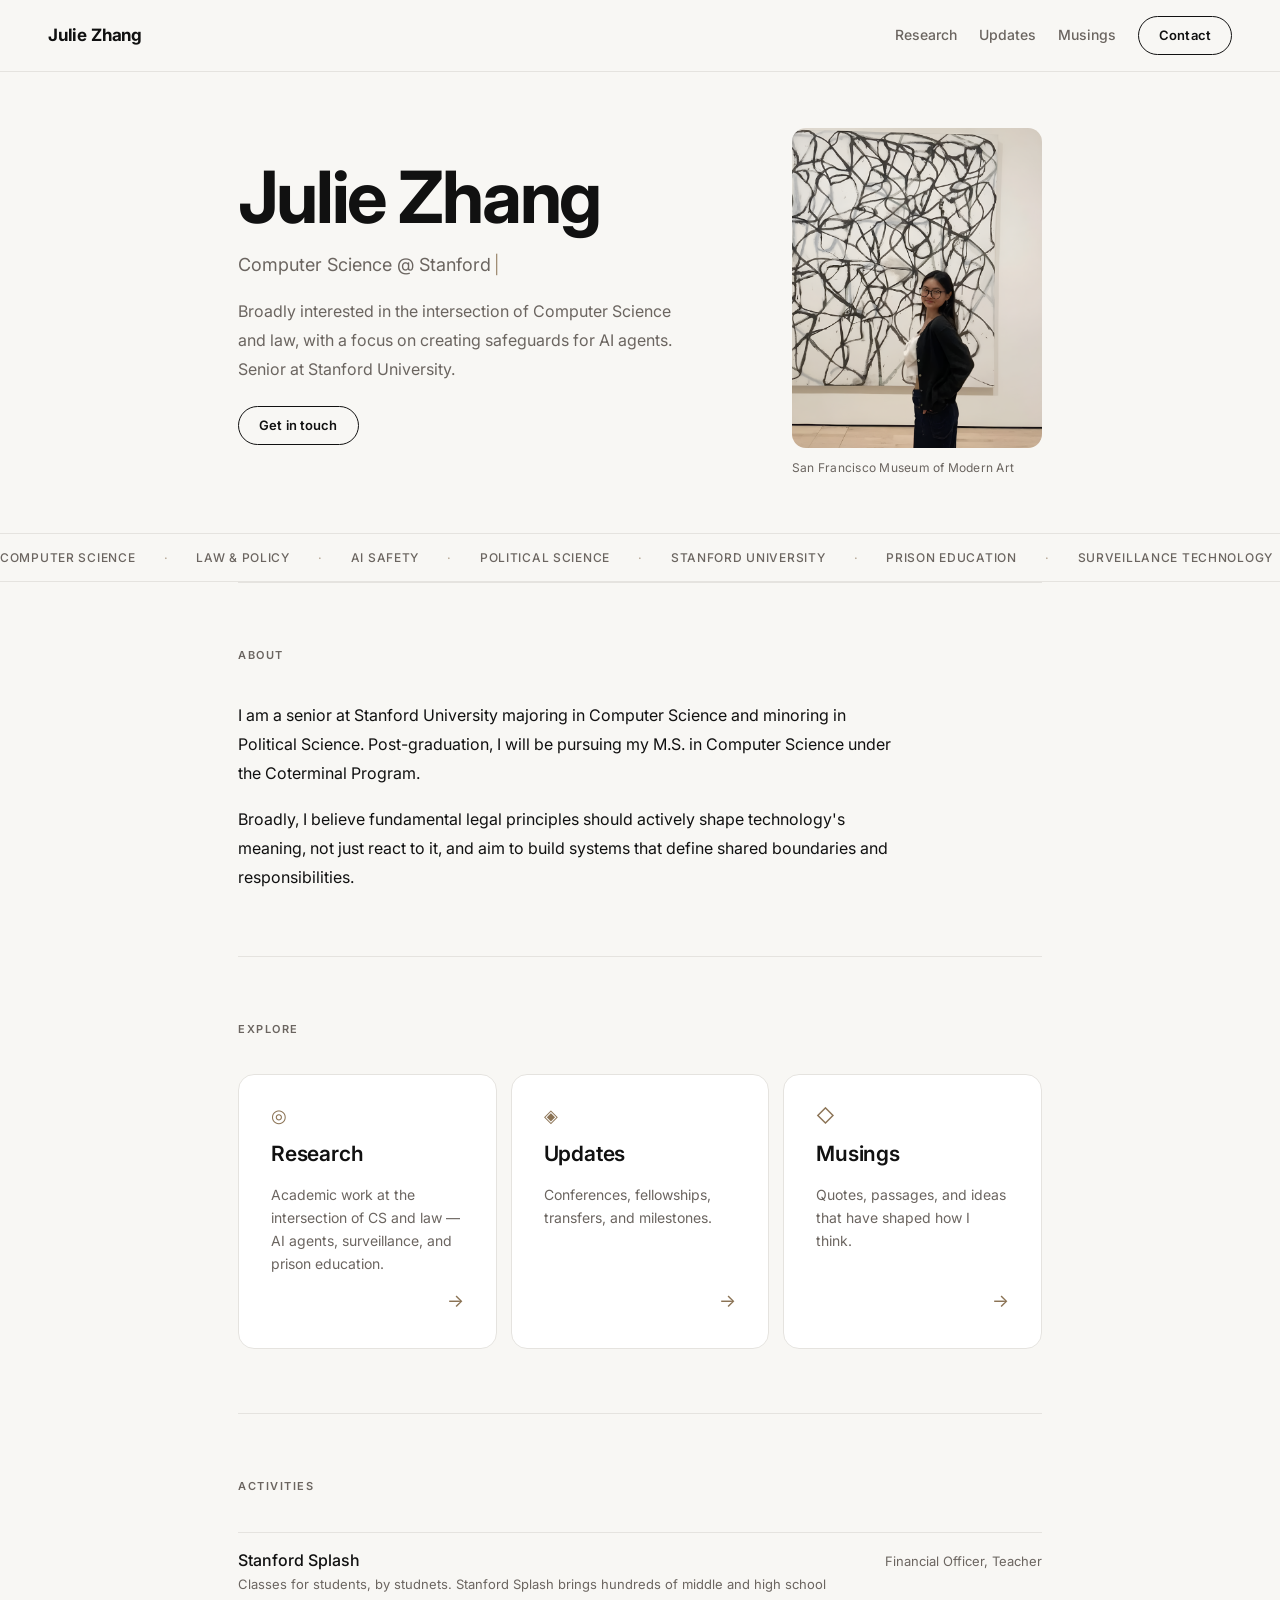
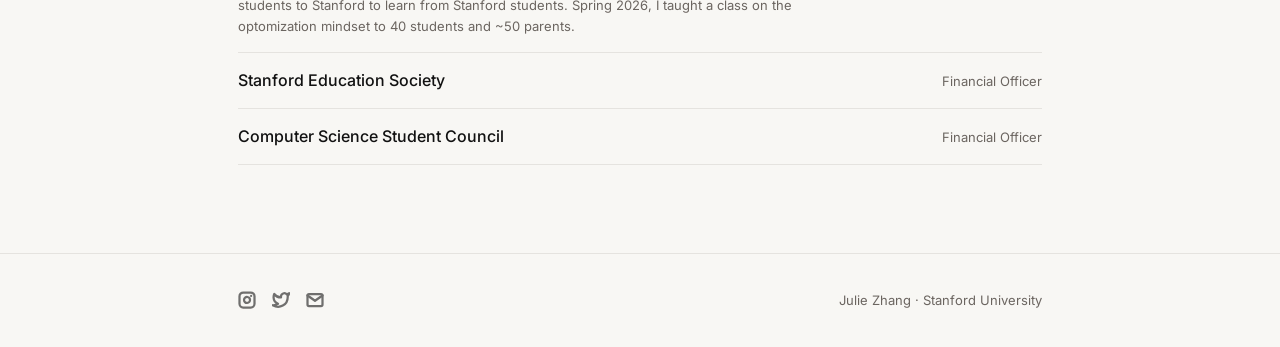
==== commit 815e1343: "Revise bio and beliefs in index.html Updated bio to reflect post-graduation plans and clarified beli" ====
--- a/index.html
+++ b/index.html
@@ -96,13 +96,11 @@
       <div class="about-text">
         <p>
           I am a senior at Stanford University majoring in Computer Science
-          and minoring in Political Science. For the first two years of my undergraduate
-          studies, I was a student at the University of Washington, studying Computer Science
-          and Political Science, and minoring in Law, Societies, and Justice under the
-          Interdisciplinary Honors Program.
+          and minoring in Political Science. Post-graduation, I will be pursuing my M.S. in 
+          Computer Science under the Coterminal Program.
         </p>
         <p>
-          I believe fundamental legal principles should actively shape technology's meaning,
+          Broadly, I believe fundamental legal principles should actively shape technology's meaning,
           not just react to it, and aim to build systems that define shared boundaries
           and responsibilities.
         </p>
